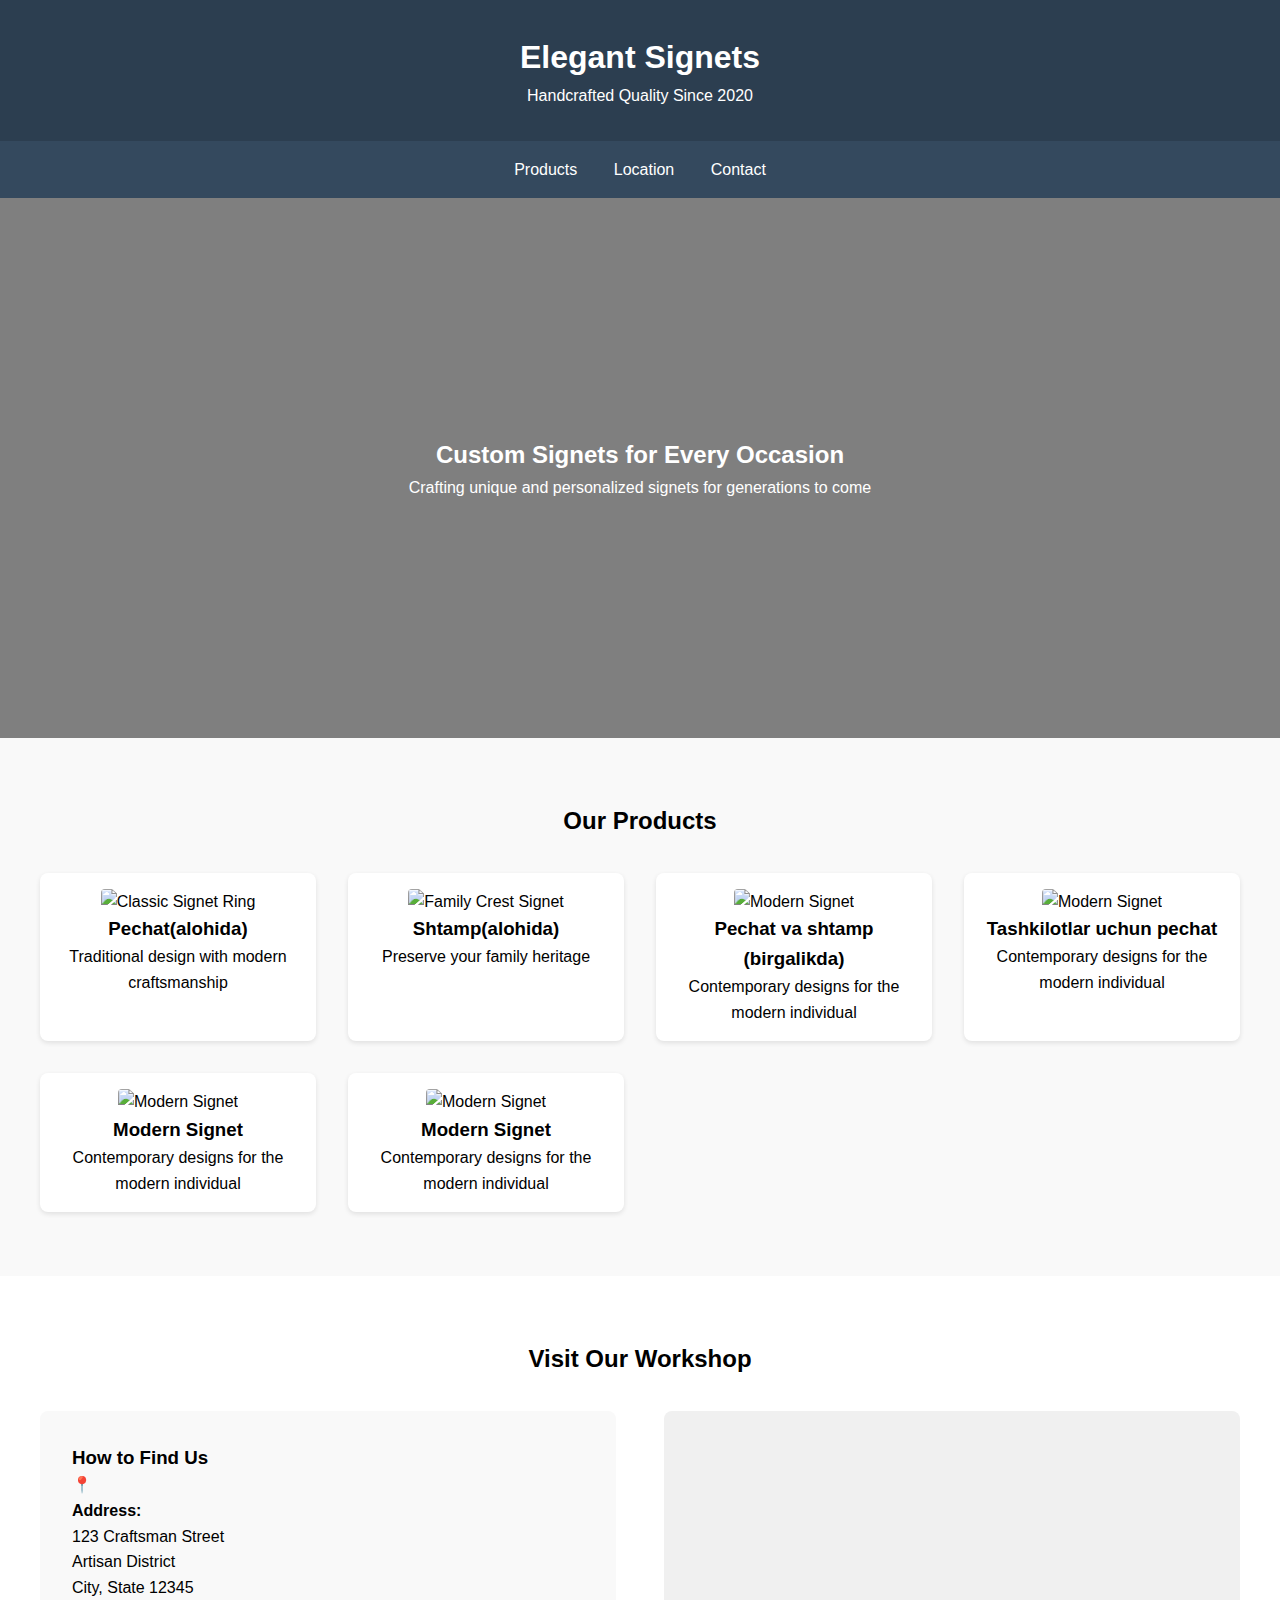
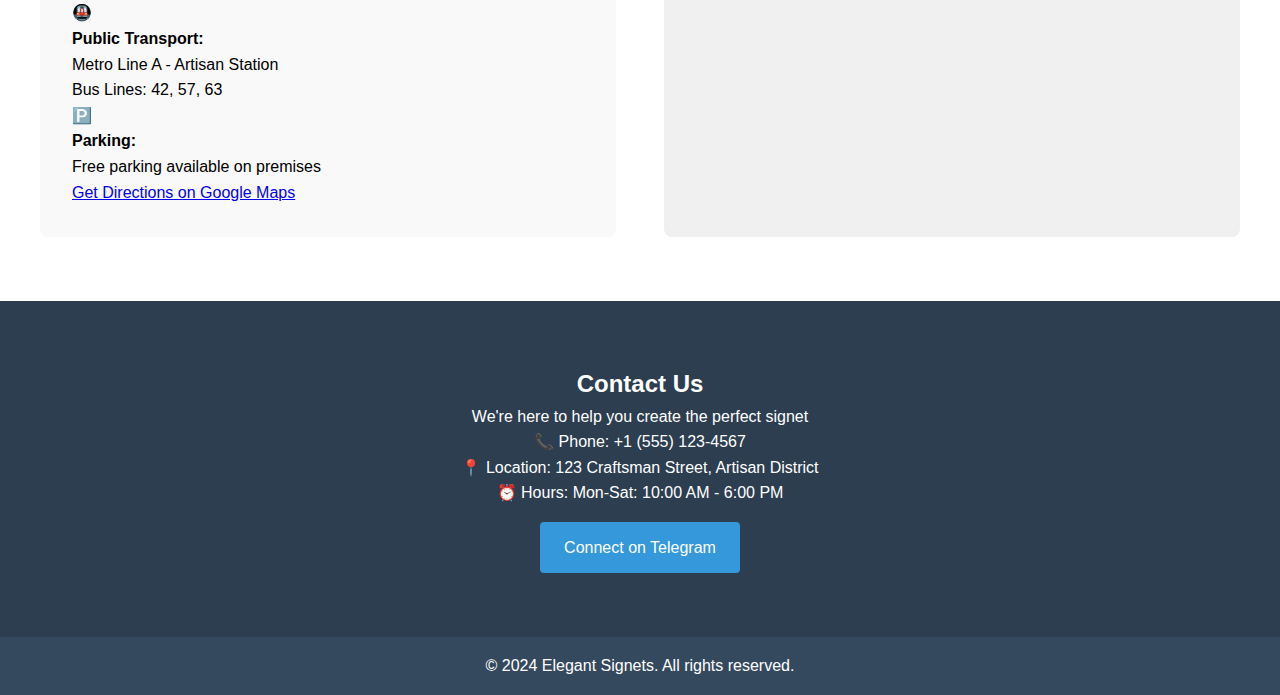
==== index.html @ d2b75d41 "second commit" ====
<!DOCTYPE html>
<html lang="en">
<head>
    <meta charset="UTF-8">
    <meta name="viewport" content="width=device-width, initial-scale=1.0">
    <title>Elegant Signets - Handcrafted Quality</title>
    <!-- <style>
        * {
            margin: 0;
            padding: 0;
            box-sizing: border-box;
            font-family: 'Arial', sans-serif;
        }

        body {
            line-height: 1.6;
        }

        .header {
            background: #2c3e50;
            color: white;
            text-align: center;
            padding: 2rem;
        }

        .nav {
            background: #34495e;
            padding: 1rem;
            text-align: center;
        }

        .nav a {
            color: white;
            text-decoration: none;
            margin: 0 1rem;
        }

        .hero {
            background: linear-gradient(rgba(0,0,0,0.5), rgba(0,0,0,0.5)),
                        url('https://media.istockphoto.com/id/1172236370/ru/%D0%B2%D0%B5%D0%BA%D1%82%D0%BE%D1%80%D0%BD%D0%B0%D1%8F/%D1%80%D0%B5%D1%82%D1%80%D0%BE-%D1%81%D1%82%D0%B0%D1%80%D0%B8%D0%BD%D0%BD%D1%8B%D0%B5-%D0%B7%D0%BD%D0%B0%D1%87%D0%BA%D0%B8-%D0%BA%D0%BE%D0%BB%D0%BB%D0%B5%D0%BA%D1%86%D0%B8%D0%B8-%D1%84%D0%BE%D0%BD%D0%B4%D0%BE%D0%B2%D0%BE%D0%B9-%D0%B8%D0%BB%D0%BB%D1%8E%D1%81%D1%82%D1%80%D0%B0%D1%86%D0%B8%D0%B8.jpg?s=612x612&w=0&k=20&c=iV0m5ElYyTymSxwJsfalv9GR1eEyw2avy7tasMddkYk=');
            height: 60vh;
            background-size: cover;
            background-position: center;
            display: flex;
            align-items: center;
            justify-content: center;
            color: white;
            text-align: center;
        }

        .products {
            padding: 4rem 2rem;
            background: #f9f9f9;
        }

        .product-grid {
            display: grid;
            grid-template-columns: repeat(auto-fit, minmax(250px, 1fr));
            gap: 2rem;
            max-width: 1200px;
            margin: 0 auto;
        }

        .product-card {
            background: white;
            padding: 1rem;
            border-radius: 8px;
            box-shadow: 0 2px 5px rgba(0,0,0,0.1);
            text-align: center;
        }

        .product-card img {
            width: 100%;
            height: 200px;
            object-fit: cover;
            border-radius: 4px;
        }

        .contact {
            padding: 4rem 2rem;
            background: #2c3e50;
            color: white;
            text-align: center;
        }

        .contact-info {
            max-width: 600px;
            margin: 0 auto;
        }

        .social-button {
            display: inline-block;
            padding: 0.8rem 1.5rem;
            background: #3498db;
            color: white;
            text-decoration: none;
            border-radius: 4px;
            margin-top: 1rem;
        }

        .footer {
            background: #34495e;
            color: white;
            text-align: center;
            padding: 1rem;
        }

        @media (max-width: 768px) {
            .nav {
                display: flex;
                flex-direction: column;
                gap: 0.5rem;
            }
        }
    </style> -->

    <link rel="stylesheet" href="style.css">
</head>
<body>
    <header class="header">
        <h1>Elegant Signets</h1>
        <p>Handcrafted Quality Since 2020</p>
    </header>

    <nav class="nav">
        <a href="#products">Products</a>
        <a href="#location">Location</a>
        <a href="#contact">Contact</a>
    </nav>

    <section class="hero">
        <div>
            <h2>Custom Signets for Every Occasion</h2>
            <p>Crafting unique and personalized signets for generations to come</p>
        </div>
    </section>

    <section id="products" class="products">
        <h2 style="text-align: center; margin-bottom: 2rem;">Our Products</h2>
        <div class="product-grid">
            <div class="product-card">
                <img src="https://encrypted-tbn0.gstatic.com/images?q=tbn:ANd9GcT1MTif6QNAsUww69uFdj2P_H-wwTO29YsgQA&s" alt="Classic Signet Ring">
                <h3>Pechat(alohida)</h3>
                <p>Traditional design with modern craftsmanship</p>
            </div>
            <div class="product-card">
                <img src="/api/placeholder/300/200" alt="Family Crest Signet">
                <h3>Shtamp(alohida)</h3>
                <p>Preserve your family heritage</p>
            </div>
            <div class="product-card">
                <img src="" alt="Modern Signet">
                <h3>Pechat va shtamp (birgalikda)</h3>
                <p>Contemporary designs for the modern individual</p>
            </div>
            <div class="product-card">
                <img src="https://encrypted-tbn0.gstatic.com/images?q=tbn:ANd9GcTCN8ByLbtpDI0S7mQslzGSVSff_08ZxYIOGQ&s" alt="Modern Signet">
                <h3>Tashkilotlar uchun pechat</h3>
                <p>Contemporary designs for the modern individual</p>
            </div>
            <div class="product-card">
                <img src="/api/placeholder/300/200" alt="Modern Signet">
                <h3>Modern Signet</h3>
                <p>Contemporary designs for the modern individual</p>
            </div>
            <div class="product-card">
                <img src="/api/placeholder/300/200" alt="Modern Signet">
                <h3>Modern Signet</h3>
                <p>Contemporary designs for the modern individual</p>
            </div>
        </div>


    </section>

    <section id="location" class="location">
        <h2 style="text-align: center; margin-bottom: 2rem;">Visit Our Workshop</h2>
        <div class="location-container">
            <div class="location-info">
                <h3>How to Find Us</h3>
                <div class="location-detail">
                    <span class="location-icon">📍</span>
                    <div>
                        <strong>Address:</strong><br>
                        123 Craftsman Street<br>
                        Artisan District<br>
                        City, State 12345
                    </div>
                </div>
                <div class="location-detail">
                    <span class="location-icon">🚇</span>
                    <div>
                        <strong>Public Transport:</strong><br>
                        Metro Line A - Artisan Station<br>
                        Bus Lines: 42, 57, 63
                    </div>
                </div>
                <div class="location-detail">
                    <span class="location-icon">🅿️</span>
                    <div>
                        <strong>Parking:</strong><br>
                        Free parking available on premises
                    </div>
                </div>
                <!-- Updated direction button with Google Maps link -->
                <a href="https://www.google.com/maps/search/?api=1&query=YOUR+LATITUDE,YOUR+LONGITUDE" 
                   class="direction-button" 
                   target="_blank" 
                   rel="noopener noreferrer">
                    Get Directions on Google Maps
                </a>
            </div>
            <div class="map-container">
                <!-- Replace YOUR_GOOGLE_MAPS_EMBED_URL with your actual Google Maps embed URL -->
                <iframe
                    src="https://www.google.com/maps/embed?pb=YOUR_GOOGLE_MAPS_EMBED_URL"
                    allowfullscreen=""
                    loading="lazy"
                    referrerpolicy="no-referrer-when-downgrade">
                </iframe>
            </div>
        </div>
    </section>

    <section id="contact" class="contact">
        <div class="contact-info">
            <h2>Contact Us</h2>
            <p>We're here to help you create the perfect signet</p>
            <p>📞 Phone: +1 (555) 123-4567</p>
            <p>📍 Location: 123 Craftsman Street, Artisan District</p>
            <p>⏰ Hours: Mon-Sat: 10:00 AM - 6:00 PM</p>
            <a href="https://t.me/Str4ngeR_One" class="social-button">
                Connect on Telegram
            </a>
        </div>
    </section>

    <footer class="footer">
        <p>&copy; 2024 Elegant Signets. All rights reserved.</p>
    </footer>
</body>
</html>
---- style.css ----
* {
    margin: 0;
    padding: 0;
    box-sizing: border-box;
    font-family: 'Arial', sans-serif;
}

body {
    line-height: 1.6;
}

.header {
    background: #2c3e50;
    color: white;
    text-align: center;
    padding: 2rem;
}

.nav {
    background: #34495e;
    padding: 1rem;
    text-align: center;
}

.nav a {
    color: white;
    text-decoration: none;
    margin: 0 1rem;
}

.hero {
    background: linear-gradient(rgba(0,0,0,0.5), rgba(0,0,0,0.5)),
                url('https://media.istockphoto.com/id/1172236370/ru/%D0%B2%D0%B5%D0%BA%D1%82%D0%BE%D1%80%D0%BD%D0%B0%D1%8F/%D1%80%D0%B5%D1%82%D1%80%D0%BE-%D1%81%D1%82%D0%B0%D1%80%D0%B8%D0%BD%D0%BD%D1%8B%D0%B5-%D0%B7%D0%BD%D0%B0%D1%87%D0%BA%D0%B8-%D0%BA%D0%BE%D0%BB%D0%BB%D0%B5%D0%BA%D1%86%D0%B8%D0%B8-%D1%84%D0%BE%D0%BD%D0%B4%D0%BE%D0%B2%D0%BE%D0%B9-%D0%B8%D0%BB%D0%BB%D1%8E%D1%81%D1%82%D1%80%D0%B0%D1%86%D0%B8%D0%B8.jpg?s=612x612&w=0&k=20&c=iV0m5ElYyTymSxwJsfalv9GR1eEyw2avy7tasMddkYk=');
    height: 60vh;
    background-size: cover;
    background-position: center;
    display: flex;
    align-items: center;
    justify-content: center;
    color: white;
    text-align: center;
}

.products {
    padding: 4rem 2rem;
    background: #f9f9f9;
}

.product-grid {
    display: grid;
    grid-template-columns: repeat(auto-fit, minmax(250px, 1fr));
    gap: 2rem;
    max-width: 1200px;
    margin: 0 auto;
}

.product-card {
    background: white;
    padding: 1rem;
    border-radius: 8px;
    box-shadow: 0 2px 5px rgba(0,0,0,0.1);
    text-align: center;
}

.product-card img {
    width: 100%;
    height: 200px;
    object-fit: cover;
    border-radius: 4px;
}

.contact {
    padding: 4rem 2rem;
    background: #2c3e50;
    color: white;
    text-align: center;
}

.contact-info {
    max-width: 600px;
    margin: 0 auto;
}

.social-button {
    display: inline-block;
    padding: 0.8rem 1.5rem;
    background: #3498db;
    color: white;
    text-decoration: none;
    border-radius: 4px;
    margin-top: 1rem;
}

.footer {
    background: #34495e;
    color: white;
    text-align: center;
    padding: 1rem;
}

@media (max-width: 768px) {
    .nav {
        display: flex;
        flex-direction: column;
        gap: 0.5rem;
    }
}


.location {
    padding: 4rem 2rem;
    background: white;
}

.location-container {
    max-width: 1200px;
    margin: 0 auto;
    display: grid;
    grid-template-columns: 1fr 1fr;
    gap: 3rem;
    align-items: start;
}

.location-info {
    padding: 2rem;
    background: #f9f9f9;
    border-radius: 8px;
    height: 100%;
    display: flex;
    flex-direction: column;
    justify-content: center;
}

.map-container {
    background: #f0f0f0;
    border-radius: 8px;
    height: 100%;
    min-height: 400px;
    overflow: hidden;
}

.map-container iframe {
    width: 100%;
    height: 400px;
    border: none;
    border-radius: 8px;
}

.section-heading {
    text-align: center;
    margin-bottom: 3rem;
    color: #2c3e50;
}

.section-container {
    max-width: 1200px;
    margin: 0 auto;
}

@media (max-width: 768px) {
    .location-container {
        grid-template-columns: 1fr;
        gap: 2rem;
    }
    
    .map-container {
        min-height: 300px;
    }

    .map-container iframe {
        height: 300px;
    }
}
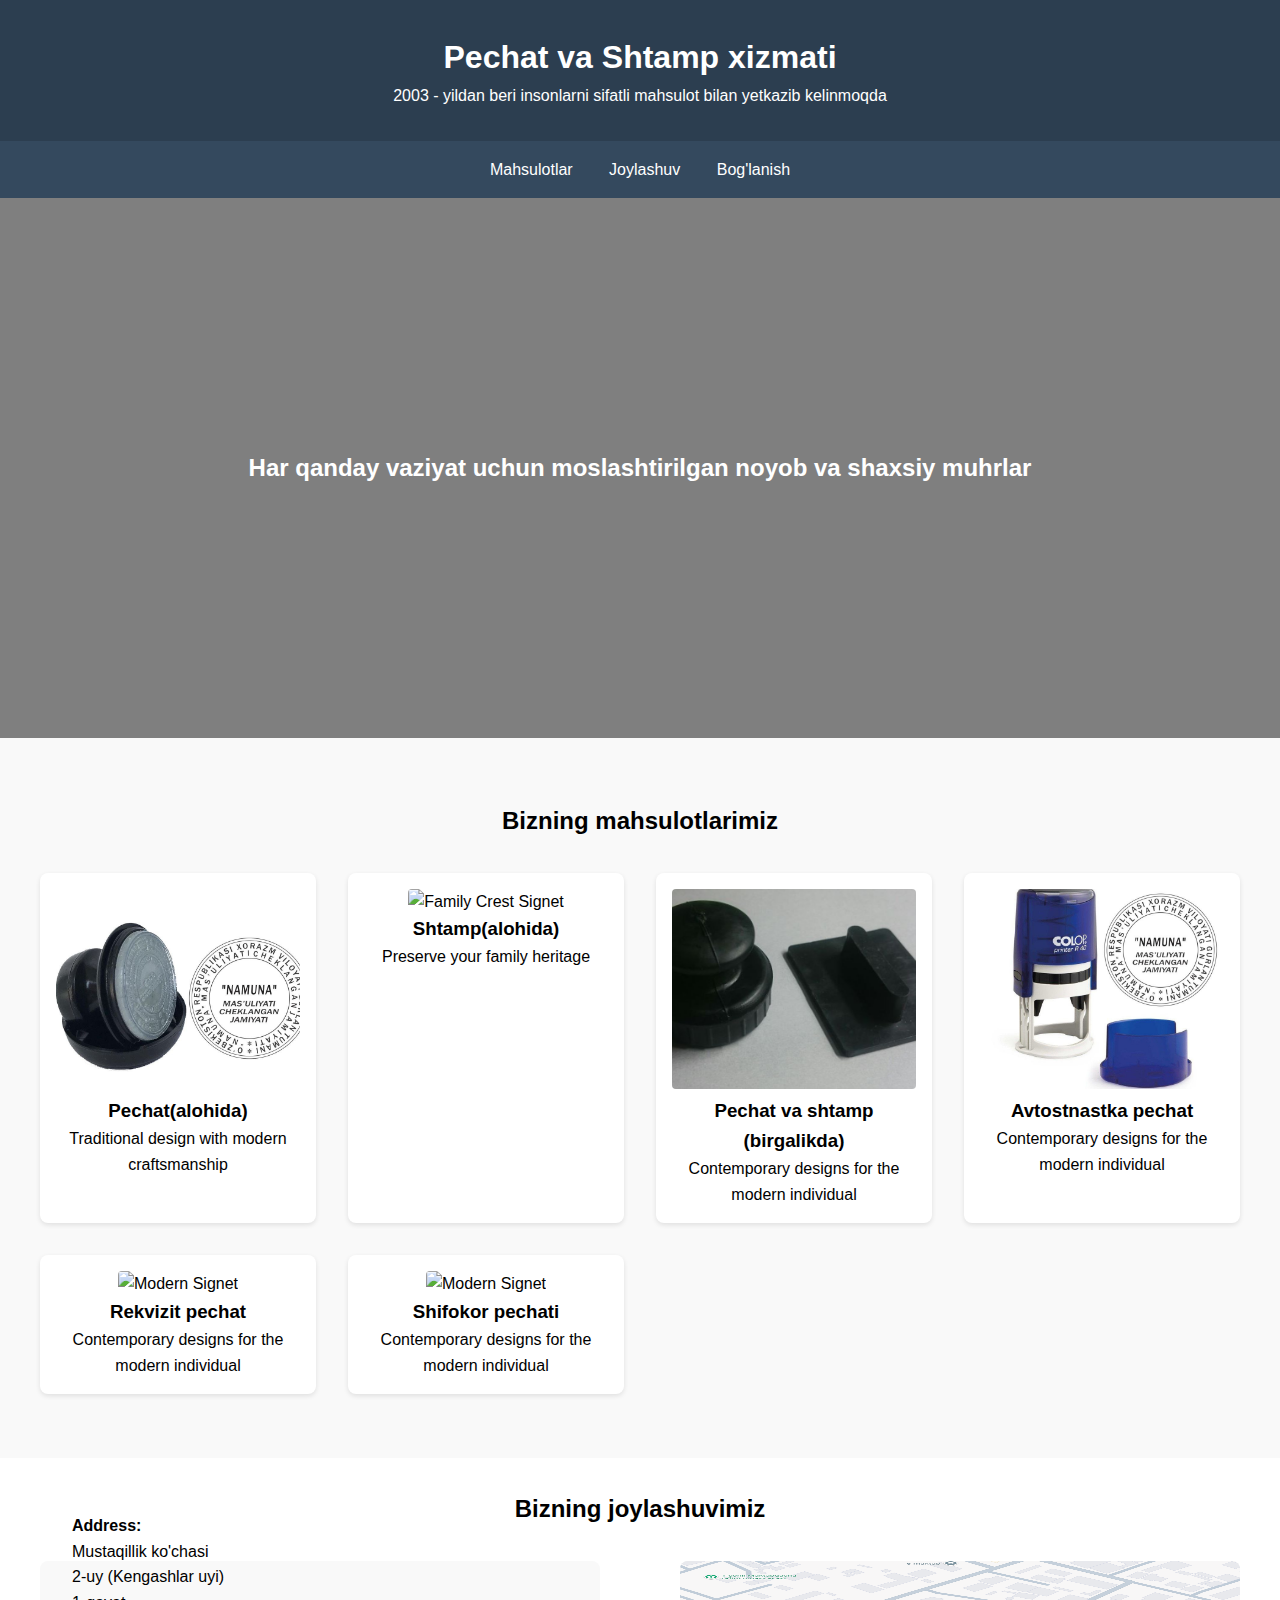
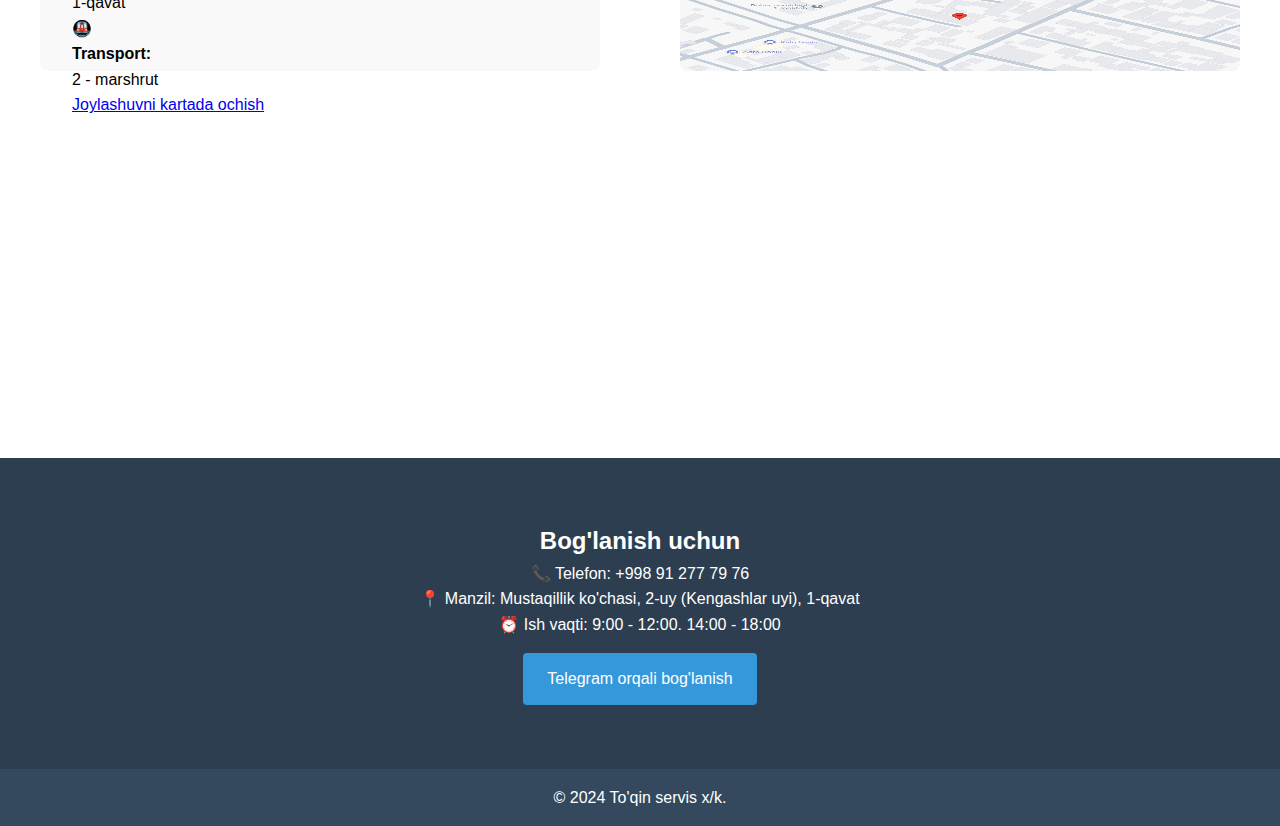
==== commit 47f1312b: "second commit" ====
--- a/index.html
+++ b/index.html
@@ -4,168 +4,57 @@
     <meta charset="UTF-8">
     <meta name="viewport" content="width=device-width, initial-scale=1.0">
     <title>Elegant Signets - Handcrafted Quality</title>
-    <!-- <style>
-        * {
-            margin: 0;
-            padding: 0;
-            box-sizing: border-box;
-            font-family: 'Arial', sans-serif;
-        }
-
-        body {
-            line-height: 1.6;
-        }
-
-        .header {
-            background: #2c3e50;
-            color: white;
-            text-align: center;
-            padding: 2rem;
-        }
-
-        .nav {
-            background: #34495e;
-            padding: 1rem;
-            text-align: center;
-        }
-
-        .nav a {
-            color: white;
-            text-decoration: none;
-            margin: 0 1rem;
-        }
-
-        .hero {
-            background: linear-gradient(rgba(0,0,0,0.5), rgba(0,0,0,0.5)),
-                        url('https://media.istockphoto.com/id/1172236370/ru/%D0%B2%D0%B5%D0%BA%D1%82%D0%BE%D1%80%D0%BD%D0%B0%D1%8F/%D1%80%D0%B5%D1%82%D1%80%D0%BE-%D1%81%D1%82%D0%B0%D1%80%D0%B8%D0%BD%D0%BD%D1%8B%D0%B5-%D0%B7%D0%BD%D0%B0%D1%87%D0%BA%D0%B8-%D0%BA%D0%BE%D0%BB%D0%BB%D0%B5%D0%BA%D1%86%D0%B8%D0%B8-%D1%84%D0%BE%D0%BD%D0%B4%D0%BE%D0%B2%D0%BE%D0%B9-%D0%B8%D0%BB%D0%BB%D1%8E%D1%81%D1%82%D1%80%D0%B0%D1%86%D0%B8%D0%B8.jpg?s=612x612&w=0&k=20&c=iV0m5ElYyTymSxwJsfalv9GR1eEyw2avy7tasMddkYk=');
-            height: 60vh;
-            background-size: cover;
-            background-position: center;
-            display: flex;
-            align-items: center;
-            justify-content: center;
-            color: white;
-            text-align: center;
-        }
-
-        .products {
-            padding: 4rem 2rem;
-            background: #f9f9f9;
-        }
-
-        .product-grid {
-            display: grid;
-            grid-template-columns: repeat(auto-fit, minmax(250px, 1fr));
-            gap: 2rem;
-            max-width: 1200px;
-            margin: 0 auto;
-        }
-
-        .product-card {
-            background: white;
-            padding: 1rem;
-            border-radius: 8px;
-            box-shadow: 0 2px 5px rgba(0,0,0,0.1);
-            text-align: center;
-        }
-
-        .product-card img {
-            width: 100%;
-            height: 200px;
-            object-fit: cover;
-            border-radius: 4px;
-        }
-
-        .contact {
-            padding: 4rem 2rem;
-            background: #2c3e50;
-            color: white;
-            text-align: center;
-        }
-
-        .contact-info {
-            max-width: 600px;
-            margin: 0 auto;
-        }
-
-        .social-button {
-            display: inline-block;
-            padding: 0.8rem 1.5rem;
-            background: #3498db;
-            color: white;
-            text-decoration: none;
-            border-radius: 4px;
-            margin-top: 1rem;
-        }
-
-        .footer {
-            background: #34495e;
-            color: white;
-            text-align: center;
-            padding: 1rem;
-        }
-
-        @media (max-width: 768px) {
-            .nav {
-                display: flex;
-                flex-direction: column;
-                gap: 0.5rem;
-            }
-        }
-    </style> -->
-
     <link rel="stylesheet" href="style.css">
 </head>
 <body>
     <header class="header">
-        <h1>Elegant Signets</h1>
-        <p>Handcrafted Quality Since 2020</p>
+        <h1>Pechat va Shtamp xizmati</h1>
+        <p>2003 - yildan beri insonlarni sifatli mahsulot bilan yetkazib kelinmoqda</p>
     </header>
 
     <nav class="nav">
-        <a href="#products">Products</a>
-        <a href="#location">Location</a>
-        <a href="#contact">Contact</a>
+        <a href="#products">Mahsulotlar</a>
+        <a href="#location">Joylashuv</a>
+        <a href="#contact">Bog'lanish</a>
     </nav>
 
     <section class="hero">
         <div>
-            <h2>Custom Signets for Every Occasion</h2>
-            <p>Crafting unique and personalized signets for generations to come</p>
+            <h2>Har qanday vaziyat uchun moslashtirilgan noyob va shaxsiy muhrlar</h2>
         </div>
     </section>
 
     <section id="products" class="products">
-        <h2 style="text-align: center; margin-bottom: 2rem;">Our Products</h2>
+        <h2 style="text-align: center; margin-bottom: 2rem;">Bizning mahsulotlarimiz</h2>
         <div class="product-grid">
             <div class="product-card">
-                <img src="https://encrypted-tbn0.gstatic.com/images?q=tbn:ANd9GcT1MTif6QNAsUww69uFdj2P_H-wwTO29YsgQA&s" alt="Classic Signet Ring">
+                <img src="./images/pechat.jpg" alt="Classic Signet Ring">
                 <h3>Pechat(alohida)</h3>
                 <p>Traditional design with modern craftsmanship</p>
             </div>
             <div class="product-card">
-                <img src="/api/placeholder/300/200" alt="Family Crest Signet">
+                <img src="https://encrypted-tbn0.gstatic.com/images?q=tbn:ANd9GcT1MTif6QNAsUww69uFdj2P_H-wwTO29YsgQA&s" alt="Family Crest Signet">
                 <h3>Shtamp(alohida)</h3>
                 <p>Preserve your family heritage</p>
             </div>
             <div class="product-card">
-                <img src="" alt="Modern Signet">
+                <img src="./images/pechat&shtamp.jpg" alt="Modern Signet">
                 <h3>Pechat va shtamp (birgalikda)</h3>
                 <p>Contemporary designs for the modern individual</p>
             </div>
             <div class="product-card">
-                <img src="https://encrypted-tbn0.gstatic.com/images?q=tbn:ANd9GcTCN8ByLbtpDI0S7mQslzGSVSff_08ZxYIOGQ&s" alt="Modern Signet">
-                <h3>Tashkilotlar uchun pechat</h3>
+                <img src="./images/photo1.jpg" alt="Modern Signet">
+                <h3>Avtostnastka pechat</h3>
                 <p>Contemporary designs for the modern individual</p>
             </div>
             <div class="product-card">
                 <img src="/api/placeholder/300/200" alt="Modern Signet">
-                <h3>Modern Signet</h3>
+                <h3>Rekvizit pechat</h3>
                 <p>Contemporary designs for the modern individual</p>
             </div>
             <div class="product-card">
                 <img src="/api/placeholder/300/200" alt="Modern Signet">
-                <h3>Modern Signet</h3>
+                <h3>Shifokor pechati</h3>
                 <p>Contemporary designs for the modern individual</p>
             </div>
         </div>
@@ -174,69 +63,59 @@
     </section>
 
     <section id="location" class="location">
-        <h2 style="text-align: center; margin-bottom: 2rem;">Visit Our Workshop</h2>
+        <h2 style="text-align: center; margin-bottom: 2rem;">Bizning joylashuvimiz</h2>
         <div class="location-container">
             <div class="location-info">
-                <h3>How to Find Us</h3>
+                <!-- <h3>How to Find Us</h3> -->
                 <div class="location-detail">
-                    <span class="location-icon">📍</span>
+                    <!-- <span class="location-icon">📍</span> -->
                     <div>
                         <strong>Address:</strong><br>
-                        123 Craftsman Street<br>
-                        Artisan District<br>
-                        City, State 12345
+                        Mustaqillik ko'chasi<br>
+                        2-uy (Kengashlar uyi)<br>
+                        1-qavat
                     </div>
                 </div>
                 <div class="location-detail">
                     <span class="location-icon">🚇</span>
                     <div>
-                        <strong>Public Transport:</strong><br>
-                        Metro Line A - Artisan Station<br>
-                        Bus Lines: 42, 57, 63
-                    </div>
-                </div>
-                <div class="location-detail">
-                    <span class="location-icon">🅿️</span>
-                    <div>
-                        <strong>Parking:</strong><br>
-                        Free parking available on premises
+                        <strong>Transport:</strong><br>
+                        2 - marshrut<br>
                     </div>
                 </div>
                 <!-- Updated direction button with Google Maps link -->
-                <a href="https://www.google.com/maps/search/?api=1&query=YOUR+LATITUDE,YOUR+LONGITUDE" 
+                <a href="https://maps.app.goo.gl/5deoUGEdBEdEvRtF8" 
                    class="direction-button" 
                    target="_blank" 
                    rel="noopener noreferrer">
-                    Get Directions on Google Maps
+                    Joylashuvni kartada ochish
                 </a>
             </div>
-            <div class="map-container">
+            <div class="img-container">
                 <!-- Replace YOUR_GOOGLE_MAPS_EMBED_URL with your actual Google Maps embed URL -->
-                <iframe
-                    src="https://www.google.com/maps/embed?pb=YOUR_GOOGLE_MAPS_EMBED_URL"
-                    allowfullscreen=""
-                    loading="lazy"
-                    referrerpolicy="no-referrer-when-downgrade">
-                </iframe>
+                 <a href="https://maps.app.goo.gl/5deoUGEdBEdEvRtF8">
+                     <img style="height: 100%;" src="./images/location1.png" alt="https://maps.app.goo.gl/5deoUGEdBEdEvRtF8">
+
+                 </a>
             </div>
         </div>
     </section>
 
     <section id="contact" class="contact">
         <div class="contact-info">
-            <h2>Contact Us</h2>
-            <p>We're here to help you create the perfect signet</p>
-            <p>📞 Phone: +1 (555) 123-4567</p>
-            <p>📍 Location: 123 Craftsman Street, Artisan District</p>
-            <p>⏰ Hours: Mon-Sat: 10:00 AM - 6:00 PM</p>
-            <a href="https://t.me/Str4ngeR_One" class="social-button">
-                Connect on Telegram
+            <h2>Bog'lanish uchun</h2>
+            <!-- <p>We're here to help you create the perfect signet</p> -->
+            <p>📞 Telefon: +998 91 277 79 76</p>
+            <p>📍 Manzil: Mustaqillik ko'chasi, 2-uy (Kengashlar uyi), 1-qavat</p>
+            <p>⏰ Ish vaqti: 9:00 - 12:00. 14:00 - 18:00</p>
+            <a href="https://t.me/tulkinservis" class="social-button">
+                Telegram orqali bog'lanish
             </a>
         </div>
     </section>
 
     <footer class="footer">
-        <p>&copy; 2024 Elegant Signets. All rights reserved.</p>
+        <p>&copy; 2024 To'qin servis x/k.</p>
     </footer>
 </body>
 </html>--- a/style.css
+++ b/style.css
@@ -109,16 +109,18 @@
 
 
 .location {
-    padding: 4rem 2rem;
+    padding: 2rem 2rem;
     background: white;
+    height: 600px;
 }
 
 .location-container {
     max-width: 1200px;
+    /* height: 10%; */
     margin: 0 auto;
     display: grid;
-    grid-template-columns: 1fr 1fr;
-    gap: 3rem;
+    grid-template-columns: 3fr 3fr;
+    gap: 5rem;
     align-items: start;
 }
 
@@ -126,7 +128,7 @@
     padding: 2rem;
     background: #f9f9f9;
     border-radius: 8px;
-    height: 100%;
+    height: 30%;
     display: flex;
     flex-direction: column;
     justify-content: center;
@@ -138,6 +140,18 @@
     height: 100%;
     min-height: 400px;
     overflow: hidden;
+}
+
+.img-container {
+    background: #f0f0f0;
+    border-radius: 8px;
+    height: 30%;
+    /* min-height: 400px; */
+    overflow: hidden;
+}
+.img-container img {
+    width: 100%;
+    height: 100%;
 }
 
 .map-container iframe {
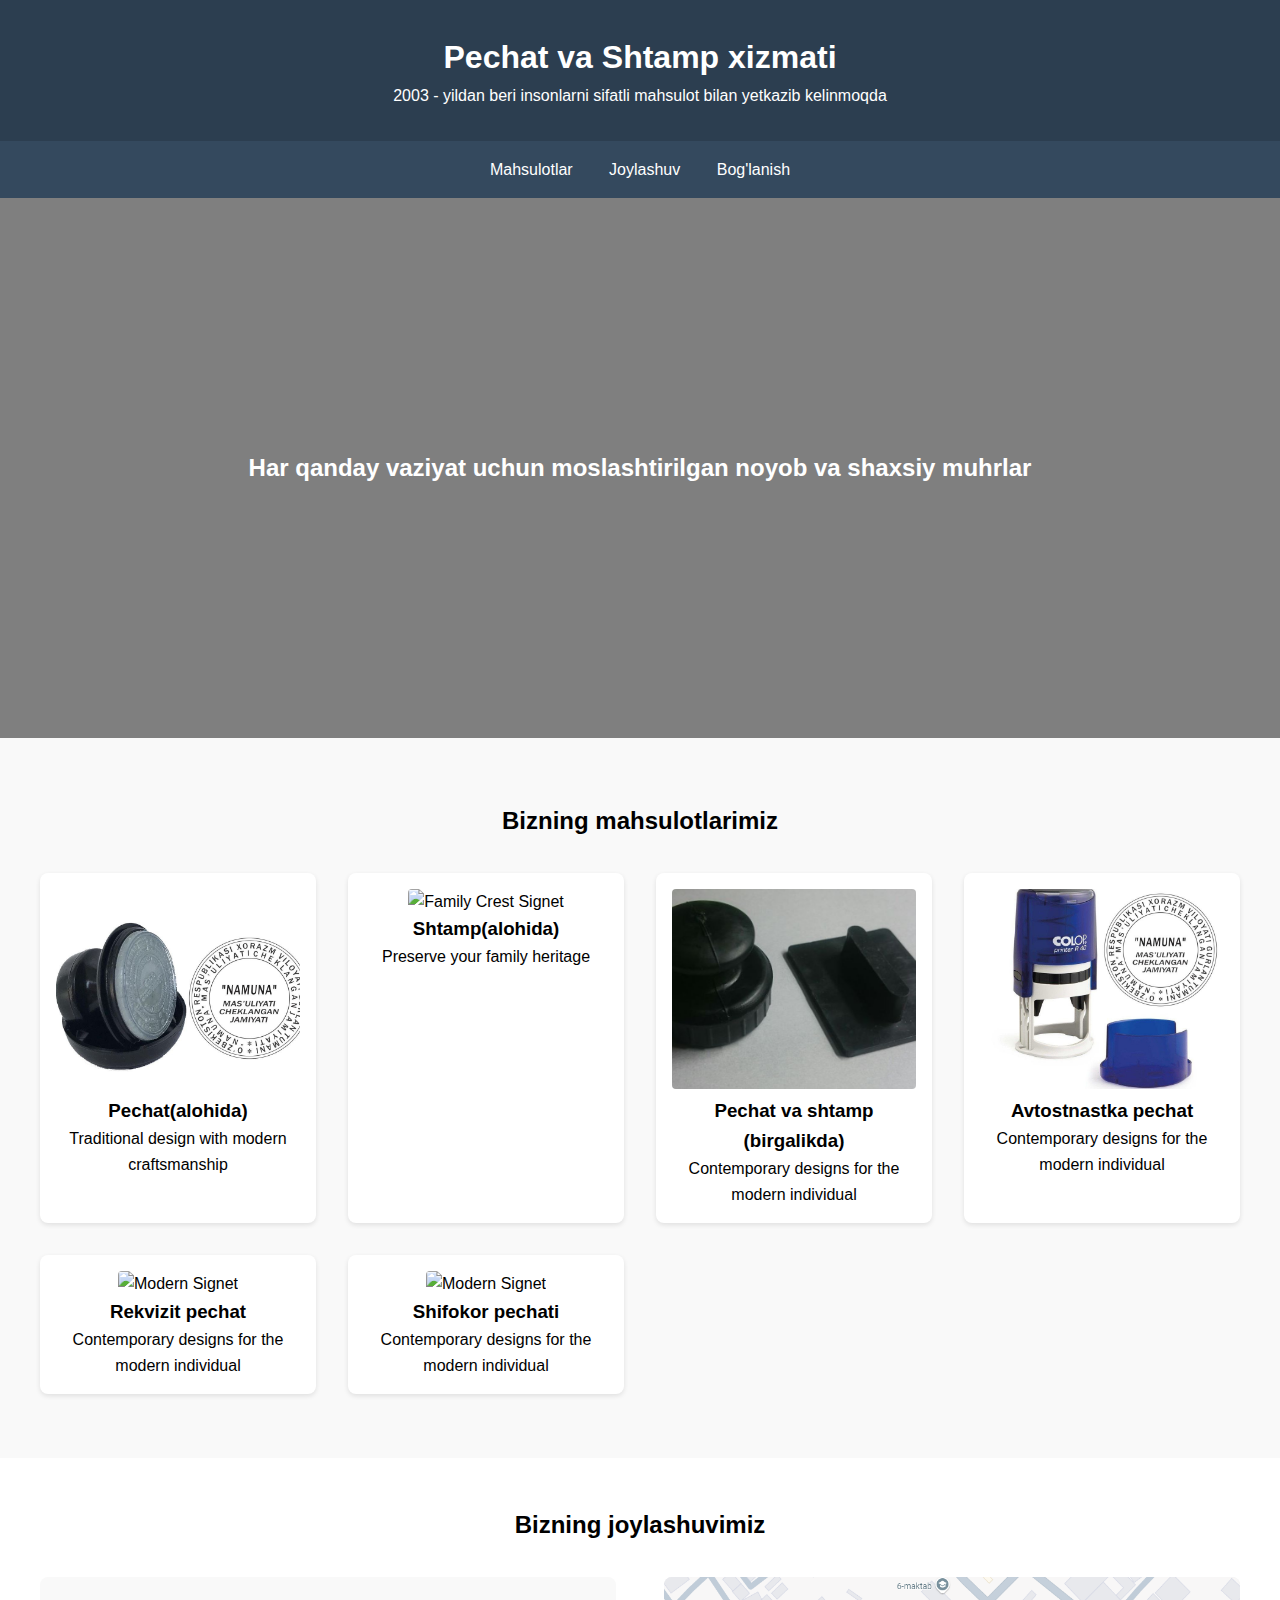
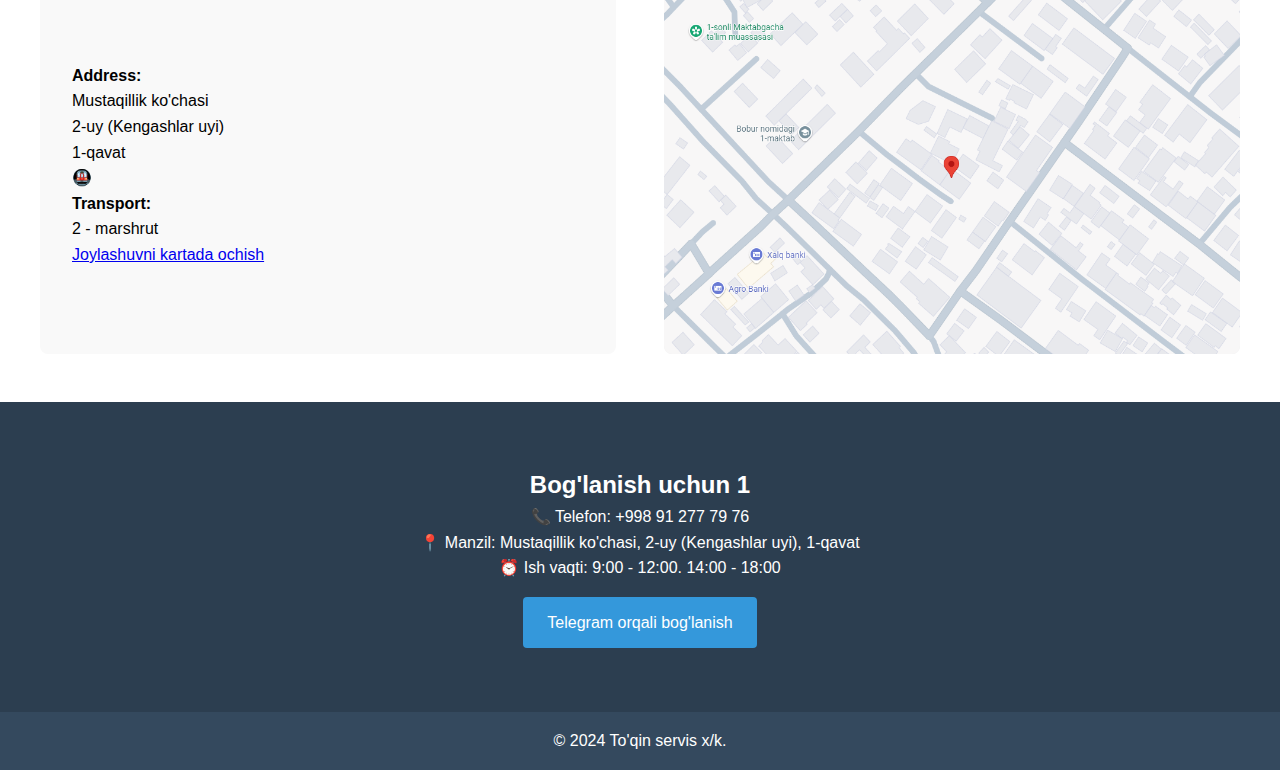
==== commit 31774920: "third commit" ====
--- a/index.html
+++ b/index.html
@@ -103,7 +103,7 @@
 
     <section id="contact" class="contact">
         <div class="contact-info">
-            <h2>Bog'lanish uchun</h2>
+            <h2>Bog'lanish uchun 1</h2>
             <!-- <p>We're here to help you create the perfect signet</p> -->
             <p>📞 Telefon: +998 91 277 79 76</p>
             <p>📍 Manzil: Mustaqillik ko'chasi, 2-uy (Kengashlar uyi), 1-qavat</p>
--- a/style.css
+++ b/style.css
@@ -99,90 +99,197 @@
     padding: 1rem;
 }
 
+
+
+.location {
+    padding: 2rem 2rem;
+    background: white;
+    height: 600px;
+}
+
+.location-container {
+    max-width: 1200px;
+    /* height: 10%; */
+    margin: 0 auto;
+    display: grid;
+    grid-template-columns: 3fr 3fr;
+    gap: 5rem;
+    align-items: start;
+}
+
+.location-info {
+    padding: 2rem;
+    background: #f9f9f9;
+    border-radius: 8px;
+    height: 100%;
+    display: flex;
+    flex-direction: column;
+    justify-content: center;
+}
+
+.map-container {
+    background: #f0f0f0;
+    border-radius: 8px;
+    height: 100%;
+    min-height: 400px;
+    overflow: hidden;
+}
+
+.img-container {
+    background: #f0f0f0;
+    border-radius: 8px;
+    overflow: hidden;
+}
+.img-container img {
+    width: 100%;
+    height: 100%;
+}
+
+.map-container iframe {
+    width: 100%;
+    height: 400px;
+    border: none;
+    border-radius: 8px;
+}
+
+.section-heading {
+    text-align: center;
+    margin-bottom: 3rem;
+    color: #2c3e50;
+}
+
+.section-container {
+    max-width: 1200px;
+    margin: 0 auto;
+}
+
+
+/* @media (max-width: 768px) {
+    .location {
+        padding: 2rem 1rem;
+        height: auto;
+    }
+    
+    .location-container {
+        grid-template-columns: 1fr;
+        gap: 1.5rem;
+    }
+    
+    .location-info {
+        padding: 1.5rem;
+        height: auto;
+    }
+
+    .map-container {
+        min-height: 250px;
+    }
+
+    .map-container iframe {
+        height: 250px;
+    }
+    
+    .img-container {
+        height: auto;
+    }
+    
+    .img-container img {
+        height: auto;
+    }
+}
+
+
 @media (max-width: 768px) {
     .nav {
         display: flex;
         flex-direction: column;
         gap: 0.5rem;
     }
-}
-
-
-.location {
-    padding: 2rem 2rem;
-    background: white;
-    height: 600px;
-}
-
-.location-container {
-    max-width: 1200px;
-    /* height: 10%; */
-    margin: 0 auto;
-    display: grid;
-    grid-template-columns: 3fr 3fr;
-    gap: 5rem;
-    align-items: start;
-}
-
-.location-info {
-    padding: 2rem;
-    background: #f9f9f9;
-    border-radius: 8px;
-    height: 30%;
-    display: flex;
-    flex-direction: column;
-    justify-content: center;
-}
-
-.map-container {
-    background: #f0f0f0;
-    border-radius: 8px;
-    height: 100%;
-    min-height: 400px;
-    overflow: hidden;
-}
-
-.img-container {
-    background: #f0f0f0;
-    border-radius: 8px;
-    height: 30%;
-    /* min-height: 400px; */
-    overflow: hidden;
-}
-.img-container img {
-    width: 100%;
-    height: 100%;
-}
-
-.map-container iframe {
-    width: 100%;
-    height: 400px;
-    border: none;
-    border-radius: 8px;
-}
-
-.section-heading {
-    text-align: center;
-    margin-bottom: 3rem;
-    color: #2c3e50;
-}
-
-.section-container {
-    max-width: 1200px;
-    margin: 0 auto;
-}
-
-@media (max-width: 768px) {
+} */
+
+
+/* Laptop screens (1024px - 1440px) */
+@media screen and (min-width: 1024px) and (max-width: 1440px) {
+    .location {
+        padding: 3rem 2rem;
+        height: auto;
+    }
+
+    .location-container {
+        grid-template-columns: 1fr 1fr;
+        gap: 3rem;
+        align-items: stretch;
+    }
+
+    .location-info {
+        height: auto;
+        padding: 2rem;
+        display: flex;
+        flex-direction: column;
+        justify-content: center;
+    }
+
+    .map-container {
+        height: 400px;
+        min-height: 350px;
+    }
+
+    .map-container iframe {
+        height: 100%;
+        width: 100%;
+    }
+}
+
+/* Small laptops and large tablets (768px - 1023px) */
+@media screen and (min-width: 768px) and (max-width: 1023px) {
+    .location {
+        padding: 2rem;
+        height: auto;
+    }
+
+    .location-container {
+        grid-template-columns: 1fr 1fr;
+        gap: 2rem;
+        align-items: stretch;
+    }
+
+    .location-info {
+        height: auto;
+        padding: 1.5rem;
+    }
+
+    .map-container {
+        height: 350px;
+        min-height: 300px;
+    }
+
+    .map-container iframe {
+        height: 100%;
+        width: 100%;
+    }
+}
+
+/* Mobile devices (up to 767px) */
+@media screen and (max-width: 767px) {
+    .location {
+        padding: 2rem 1rem;
+        height: auto;
+    }
+
     .location-container {
         grid-template-columns: 1fr;
-        gap: 2rem;
-    }
-    
-    .map-container {
-        min-height: 300px;
-    }
-
-    .map-container iframe {
-        height: 300px;
+        gap: 1.5rem;
+    }
+
+    .location-info {
+        padding: 1.5rem;
+        height: auto;
+    }
+
+    .map-container {
+        min-height: 250px;
+    }
+
+    .map-container iframe {
+        height: 250px;
     }
 }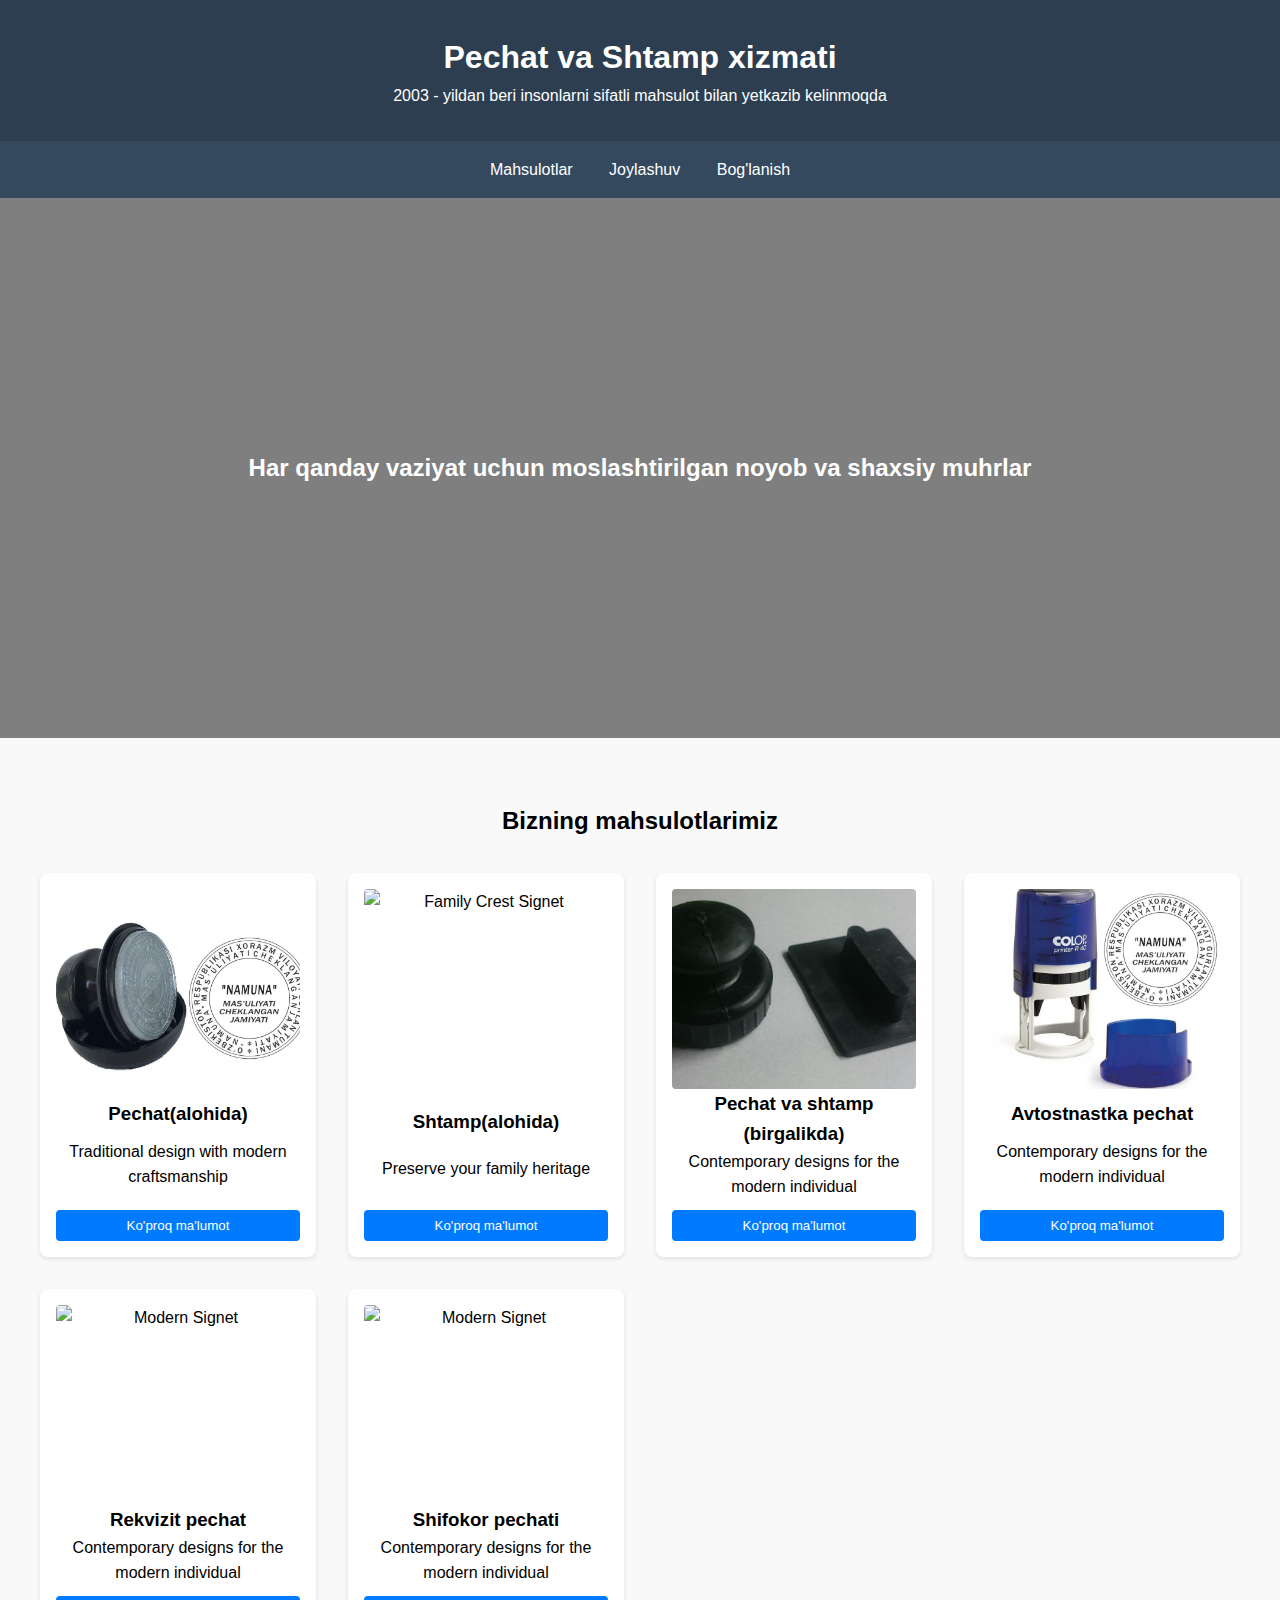
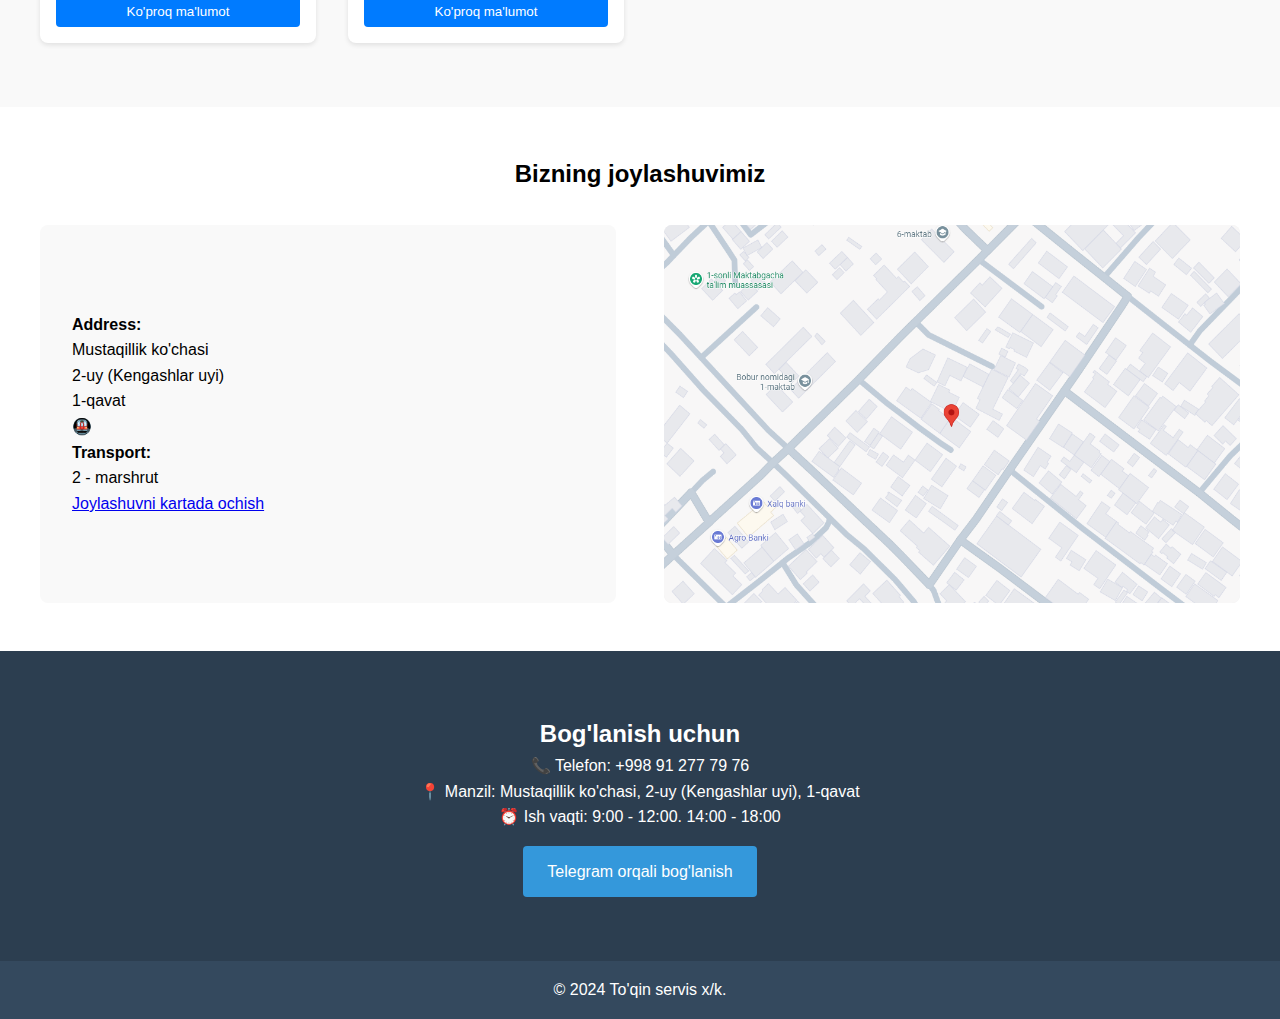
==== commit 4112102b: "third commit" ====
--- a/index.html
+++ b/index.html
@@ -5,6 +5,7 @@
     <meta name="viewport" content="width=device-width, initial-scale=1.0">
     <title>Elegant Signets - Handcrafted Quality</title>
     <link rel="stylesheet" href="style.css">
+    <script src="script.js"></script>
 </head>
 <body>
     <header class="header">
@@ -31,31 +32,37 @@
                 <img src="./images/pechat.jpg" alt="Classic Signet Ring">
                 <h3>Pechat(alohida)</h3>
                 <p>Traditional design with modern craftsmanship</p>
+                <button class="modal-button" onclick="openModal(this)">Ko'proq ma'lumot</button>
             </div>
             <div class="product-card">
                 <img src="https://encrypted-tbn0.gstatic.com/images?q=tbn:ANd9GcT1MTif6QNAsUww69uFdj2P_H-wwTO29YsgQA&s" alt="Family Crest Signet">
                 <h3>Shtamp(alohida)</h3>
                 <p>Preserve your family heritage</p>
+                <button class="modal-button" onclick="openModal(this)">Ko'proq ma'lumot</button>
             </div>
             <div class="product-card">
                 <img src="./images/pechat&shtamp.jpg" alt="Modern Signet">
                 <h3>Pechat va shtamp (birgalikda)</h3>
                 <p>Contemporary designs for the modern individual</p>
+                <button class="modal-button" onclick="openModal(this)">Ko'proq ma'lumot</button>
             </div>
             <div class="product-card">
                 <img src="./images/photo1.jpg" alt="Modern Signet">
                 <h3>Avtostnastka pechat</h3>
                 <p>Contemporary designs for the modern individual</p>
+                <button class="modal-button" onclick="openModal(this)">Ko'proq ma'lumot</button>
             </div>
             <div class="product-card">
                 <img src="/api/placeholder/300/200" alt="Modern Signet">
                 <h3>Rekvizit pechat</h3>
                 <p>Contemporary designs for the modern individual</p>
+                <button class="modal-button" onclick="openModal(this)">Ko'proq ma'lumot</button>
             </div>
             <div class="product-card">
                 <img src="/api/placeholder/300/200" alt="Modern Signet">
                 <h3>Shifokor pechati</h3>
                 <p>Contemporary designs for the modern individual</p>
+                <button class="modal-button" onclick="openModal(this)">Ko'proq ma'lumot</button>
             </div>
         </div>
 
@@ -103,7 +110,7 @@
 
     <section id="contact" class="contact">
         <div class="contact-info">
-            <h2>Bog'lanish uchun 1</h2>
+            <h2>Bog'lanish uchun</h2>
             <!-- <p>We're here to help you create the perfect signet</p> -->
             <p>📞 Telefon: +998 91 277 79 76</p>
             <p>📍 Manzil: Mustaqillik ko'chasi, 2-uy (Kengashlar uyi), 1-qavat</p>
@@ -117,5 +124,13 @@
     <footer class="footer">
         <p>&copy; 2024 To'qin servis x/k.</p>
     </footer>
+    <div id="productModal" class="modal">
+        <div class="modal-content">
+            <span class="close-button" onclick="closeModal()">&times;</span>
+            <img id="modalImage" src="" alt="Product Image">
+            <h3 id="modalTitle"></h3>
+            <p id="modalDescription"></p>
+        </div>
+    </div>
 </body>
 </html>--- a/style.css
+++ b/style.css
@@ -61,6 +61,9 @@
     border-radius: 8px;
     box-shadow: 0 2px 5px rgba(0,0,0,0.1);
     text-align: center;
+    display: flex;
+    flex-direction: column;
+    justify-content: space-between;
 }
 
 .product-card img {
@@ -292,4 +295,56 @@
     .map-container iframe {
         height: 250px;
     }
+}
+
+
+
+.modal-button {
+    padding: 8px 16px;
+    background-color: #007bff;
+    color: white;
+    border: none;
+    border-radius: 4px;
+    cursor: pointer;
+    margin-top: 10px;
+}
+
+.modal-button:hover {
+    background-color: #0056b3;
+}
+
+.modal {
+    display: none;
+    position: fixed;
+    z-index: 1000;
+    left: 0;
+    top: 0;
+    width: 100%;
+    height: 100%;
+    background-color: rgba(0,0,0,0.7);
+}
+
+.modal-content {
+    background-color: white;
+    margin: 15% auto;
+    padding: 20px;
+    border-radius: 5px;
+    width: 70%;
+    max-width: 500px;
+    position: relative;
+}
+
+.close-button {
+    position: absolute;
+    right: 10px;
+    top: 10px;
+    font-size: 24px;
+    cursor: pointer;
+}
+
+#modalImage {
+    width: 100%;
+    max-height: 300px;
+    object-fit: contain;
+    margin-bottom: 15px;
 }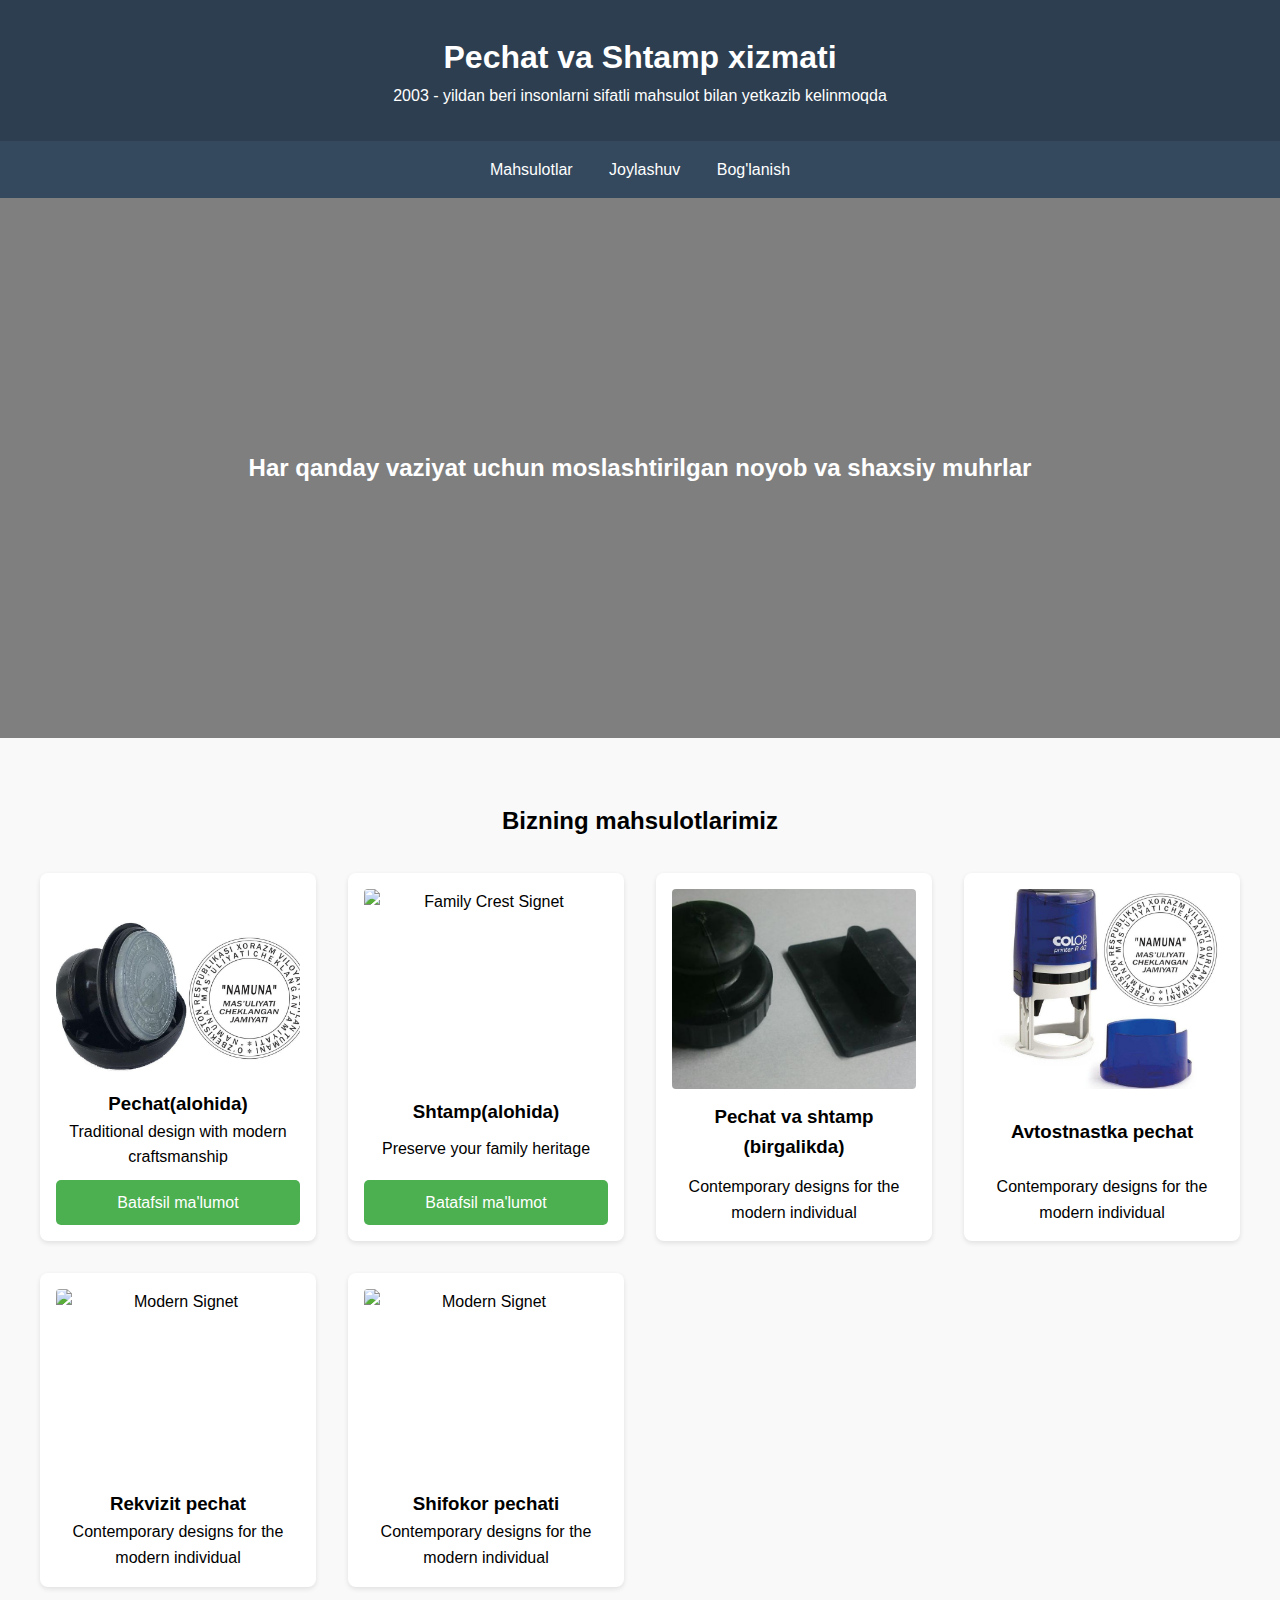
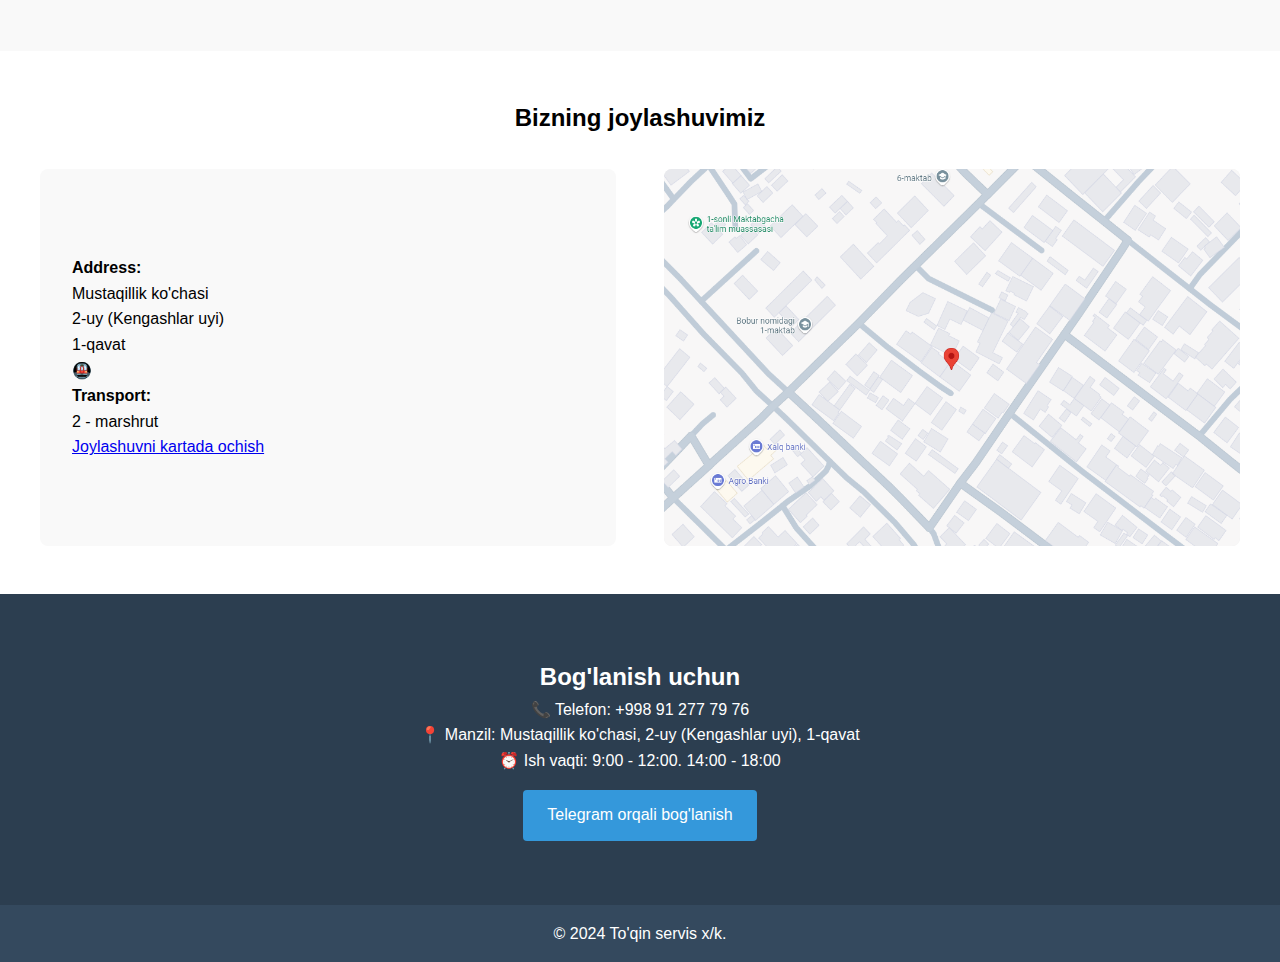
==== commit c8a75952: "product cards" ====
--- a/index.html
+++ b/index.html
@@ -32,37 +32,33 @@
                 <img src="./images/pechat.jpg" alt="Classic Signet Ring">
                 <h3>Pechat(alohida)</h3>
                 <p>Traditional design with modern craftsmanship</p>
-                <button class="modal-button" onclick="openModal(this)">Ko'proq ma'lumot</button>
+                <a href="./products/pechat.html" class="product-button">Batafsil ma'lumot</a>
             </div>
             <div class="product-card">
                 <img src="https://encrypted-tbn0.gstatic.com/images?q=tbn:ANd9GcT1MTif6QNAsUww69uFdj2P_H-wwTO29YsgQA&s" alt="Family Crest Signet">
                 <h3>Shtamp(alohida)</h3>
                 <p>Preserve your family heritage</p>
-                <button class="modal-button" onclick="openModal(this)">Ko'proq ma'lumot</button>
+                <a href="./products/shtamp.html" class="product-button">Batafsil ma'lumot</a>
             </div>
             <div class="product-card">
                 <img src="./images/pechat&shtamp.jpg" alt="Modern Signet">
                 <h3>Pechat va shtamp (birgalikda)</h3>
                 <p>Contemporary designs for the modern individual</p>
-                <button class="modal-button" onclick="openModal(this)">Ko'proq ma'lumot</button>
             </div>
             <div class="product-card">
                 <img src="./images/photo1.jpg" alt="Modern Signet">
                 <h3>Avtostnastka pechat</h3>
                 <p>Contemporary designs for the modern individual</p>
-                <button class="modal-button" onclick="openModal(this)">Ko'proq ma'lumot</button>
             </div>
             <div class="product-card">
                 <img src="/api/placeholder/300/200" alt="Modern Signet">
                 <h3>Rekvizit pechat</h3>
                 <p>Contemporary designs for the modern individual</p>
-                <button class="modal-button" onclick="openModal(this)">Ko'proq ma'lumot</button>
             </div>
             <div class="product-card">
                 <img src="/api/placeholder/300/200" alt="Modern Signet">
                 <h3>Shifokor pechati</h3>
                 <p>Contemporary designs for the modern individual</p>
-                <button class="modal-button" onclick="openModal(this)">Ko'proq ma'lumot</button>
             </div>
         </div>
 
--- a/style.css
+++ b/style.css
@@ -1,4 +1,3 @@
-
 * {
     margin: 0;
     padding: 0;
@@ -347,4 +346,66 @@
     max-height: 300px;
     object-fit: contain;
     margin-bottom: 15px;
+}
+
+.product-button {
+    display: inline-block;
+    background-color: #4CAF50;
+    color: white;
+    padding: 10px 20px;
+    text-decoration: none;
+    border-radius: 5px;
+    margin-top: 10px;
+    transition: background-color 0.3s;
+}
+
+.product-button:hover {
+    background-color: #45a049;
+}
+
+.product-detail {
+    max-width: 1200px;
+    margin: 2rem auto;
+    padding: 20px;
+    display: grid;
+    grid-template-columns: 1fr 1fr;
+    gap: 2rem;
+}
+
+.product-image img {
+    width: 100%;
+    height: auto;
+    border-radius: 8px;
+}
+
+.product-info {
+    padding: 20px;
+}
+
+.features {
+    margin: 2rem 0;
+}
+
+.features ul {
+    list-style-type: none;
+    padding: 0;
+}
+
+.features li {
+    margin: 10px 0;
+    padding-left: 20px;
+    position: relative;
+}
+
+.features li:before {
+    content: "•";
+    position: absolute;
+    left: 0;
+    color: #4CAF50;
+}
+
+.contact-section {
+    margin-top: 2rem;
+    padding-top: 2rem;
+    border-top: 1px solid #eee;
 }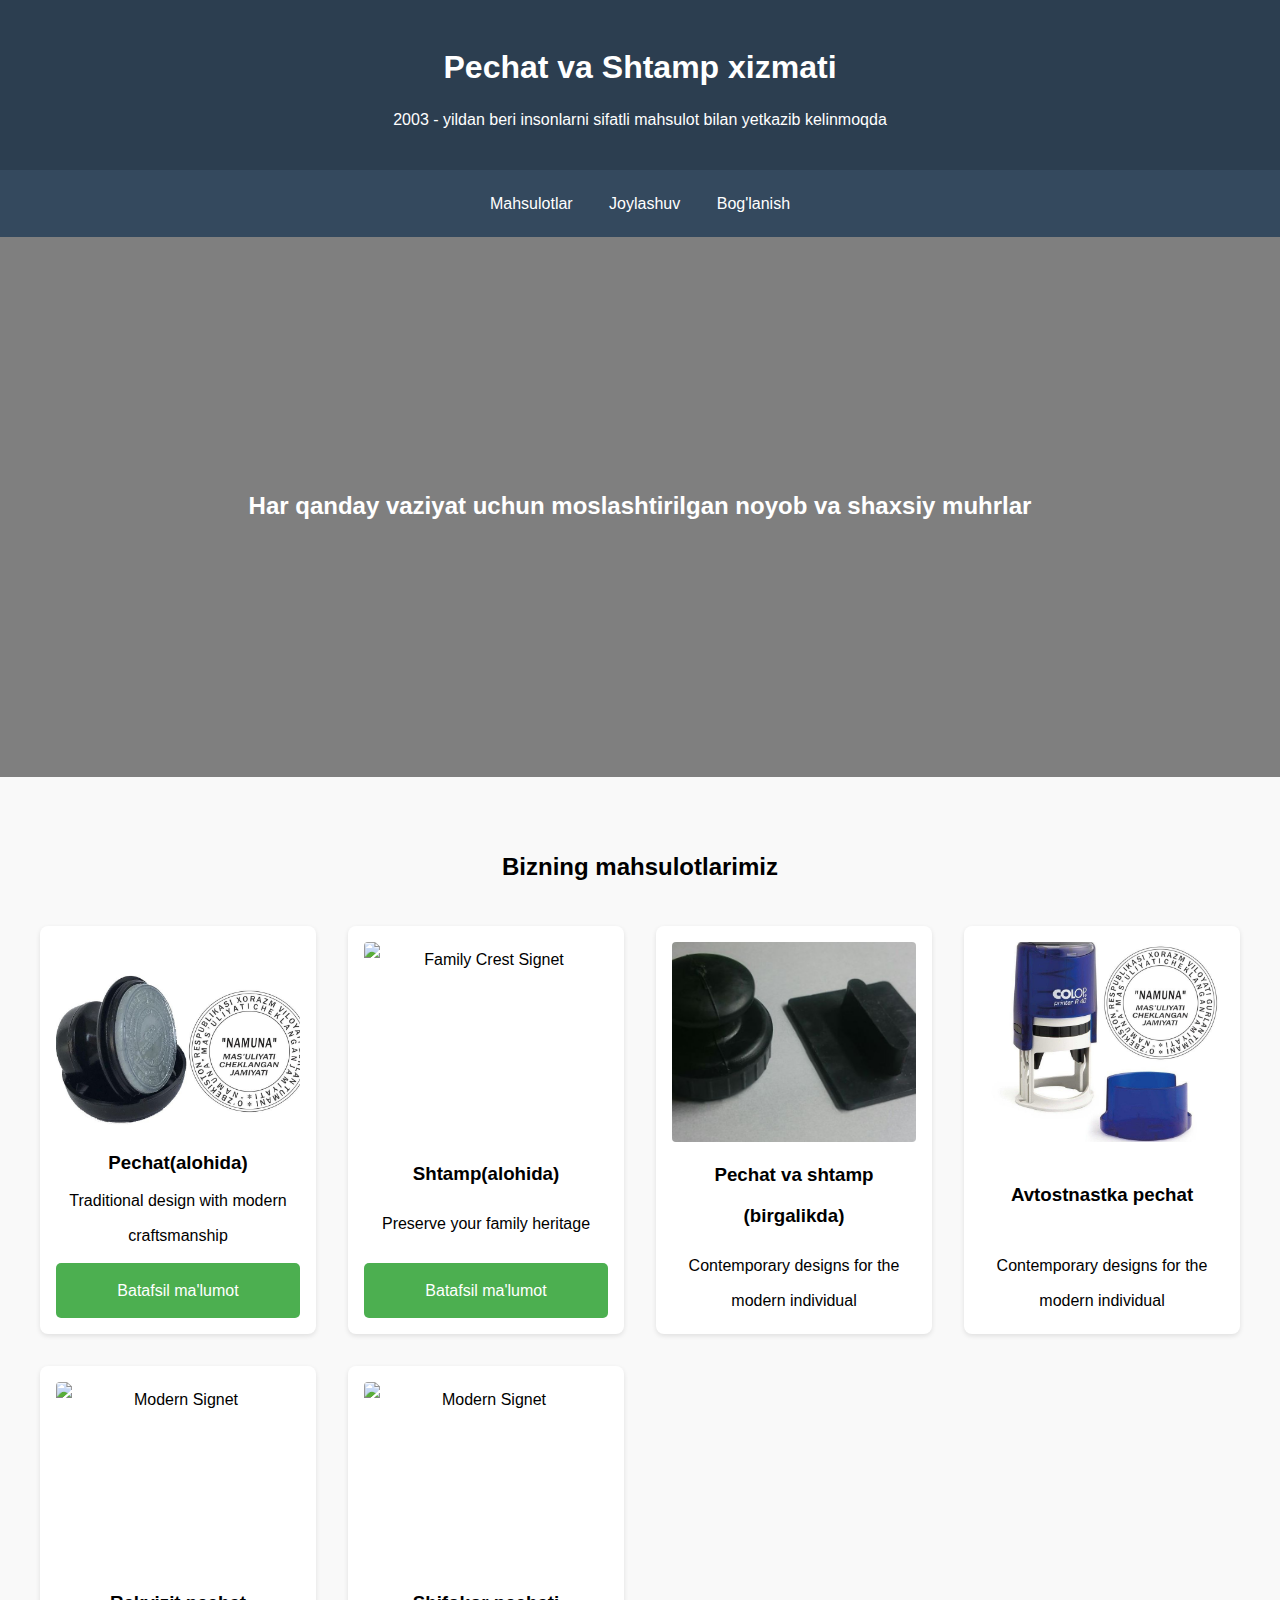
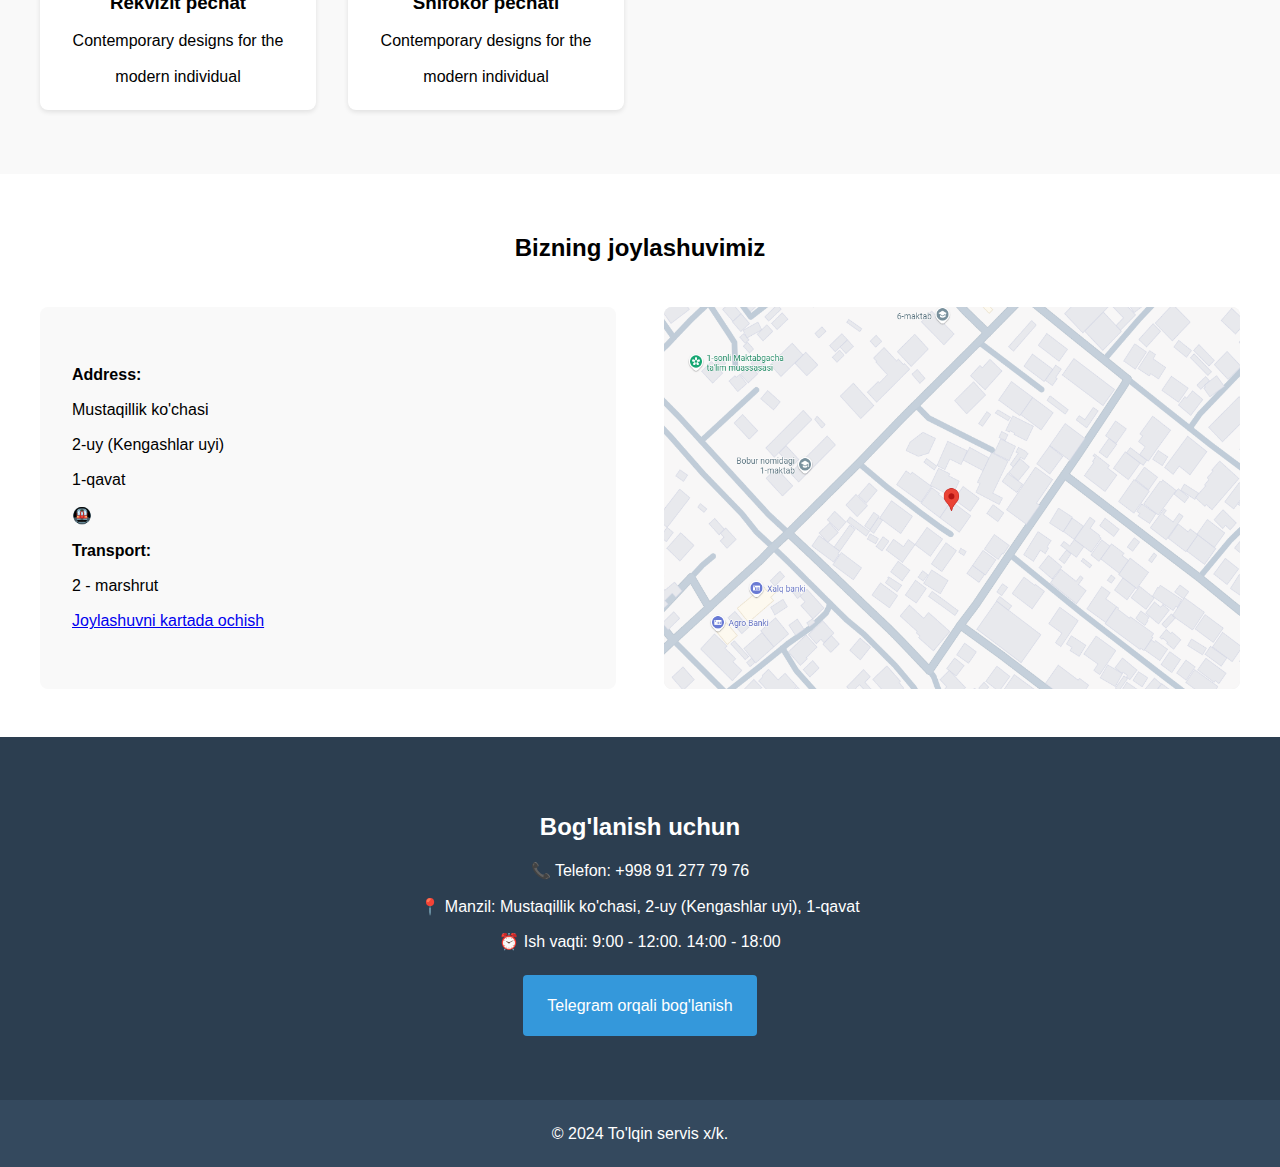
==== commit 923b7ac7: "missed l" ====
--- a/index.html
+++ b/index.html
@@ -118,7 +118,7 @@
     </section>
 
     <footer class="footer">
-        <p>&copy; 2024 To'qin servis x/k.</p>
+        <p>&copy; 2024 To'lqin servis x/k.</p>
     </footer>
     <div id="productModal" class="modal">
         <div class="modal-content">
--- a/style.css
+++ b/style.css
@@ -6,7 +6,7 @@
 }
 
 body {
-    line-height: 1.6;
+    line-height: 2.2;
 }
 
 .header {
@@ -408,4 +408,97 @@
     margin-top: 2rem;
     padding-top: 2rem;
     border-top: 1px solid #eee;
+}
+
+/* Responsive styles for phones */
+@media screen and (max-width: 768px) {
+    /* Navigation */
+    .nav {
+        flex-direction: column;
+        padding: 10px;
+    }
+
+    .nav a {
+        margin: 5px 0;
+        width: 100%;
+        text-align: center;
+    }
+
+    /* Product grid on main page */
+    .product-grid {
+        grid-template-columns: 1fr;
+        padding: 10px;
+    }
+
+    /* Product detail page */
+    .product-detail {
+        grid-template-columns: 1fr;
+        padding: 10px;
+        gap: 1rem;
+        display: flex;
+        flex-direction: column;
+    }
+
+    .product-image {
+        width: 100%;
+        order: 1;
+    }
+
+    .product-info {
+        padding: 10px 0;
+        order: 2;
+    }
+
+    /* Contact section */
+    .contact-section {
+        margin-top: 1rem;
+        padding-top: 1rem;
+    }
+
+    /* Buttons */
+    .social-button, 
+    .product-button {
+        display: block;
+        width: 100%;
+        text-align: center;
+        margin: 10px 0;
+    }
+
+    /* Typography */
+    h1 {
+        font-size: 1.8rem;
+    }
+
+    h2 {
+        font-size: 1.4rem;
+    }
+
+    p {
+        font-size: 1rem;
+    }
+
+    /* Footer */
+    /* .footer {
+        padding: 10px;
+        text-align: center;
+    } */
+}
+
+/* Additional styles for very small screens */
+@media screen and (max-width: 480px) {
+    .product-card {
+        margin: 10px 0;
+    }
+
+    .features li {
+        padding-left: 15px;
+    }
+
+    h1 {
+        font-size: 1.5rem;
+    }
+
+    h2 {
+        font-size: 1.2rem;
+    }
 }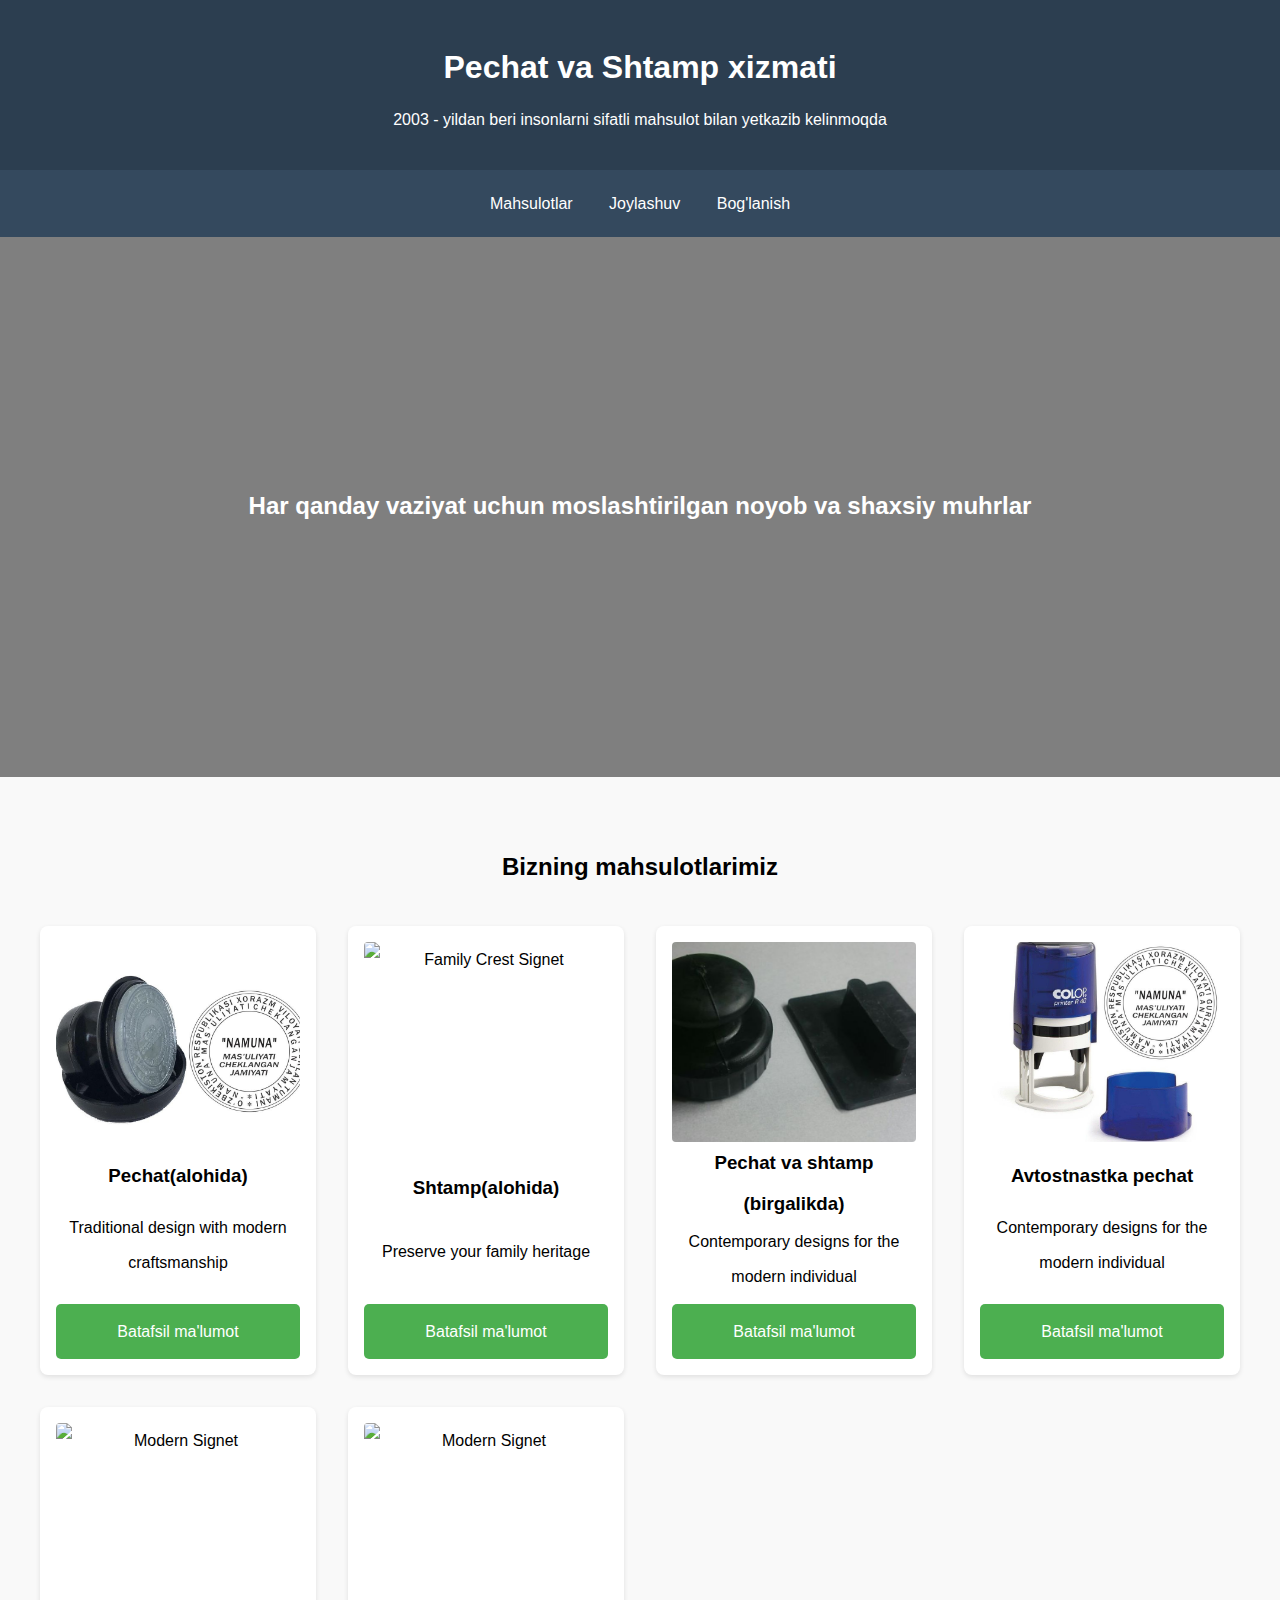
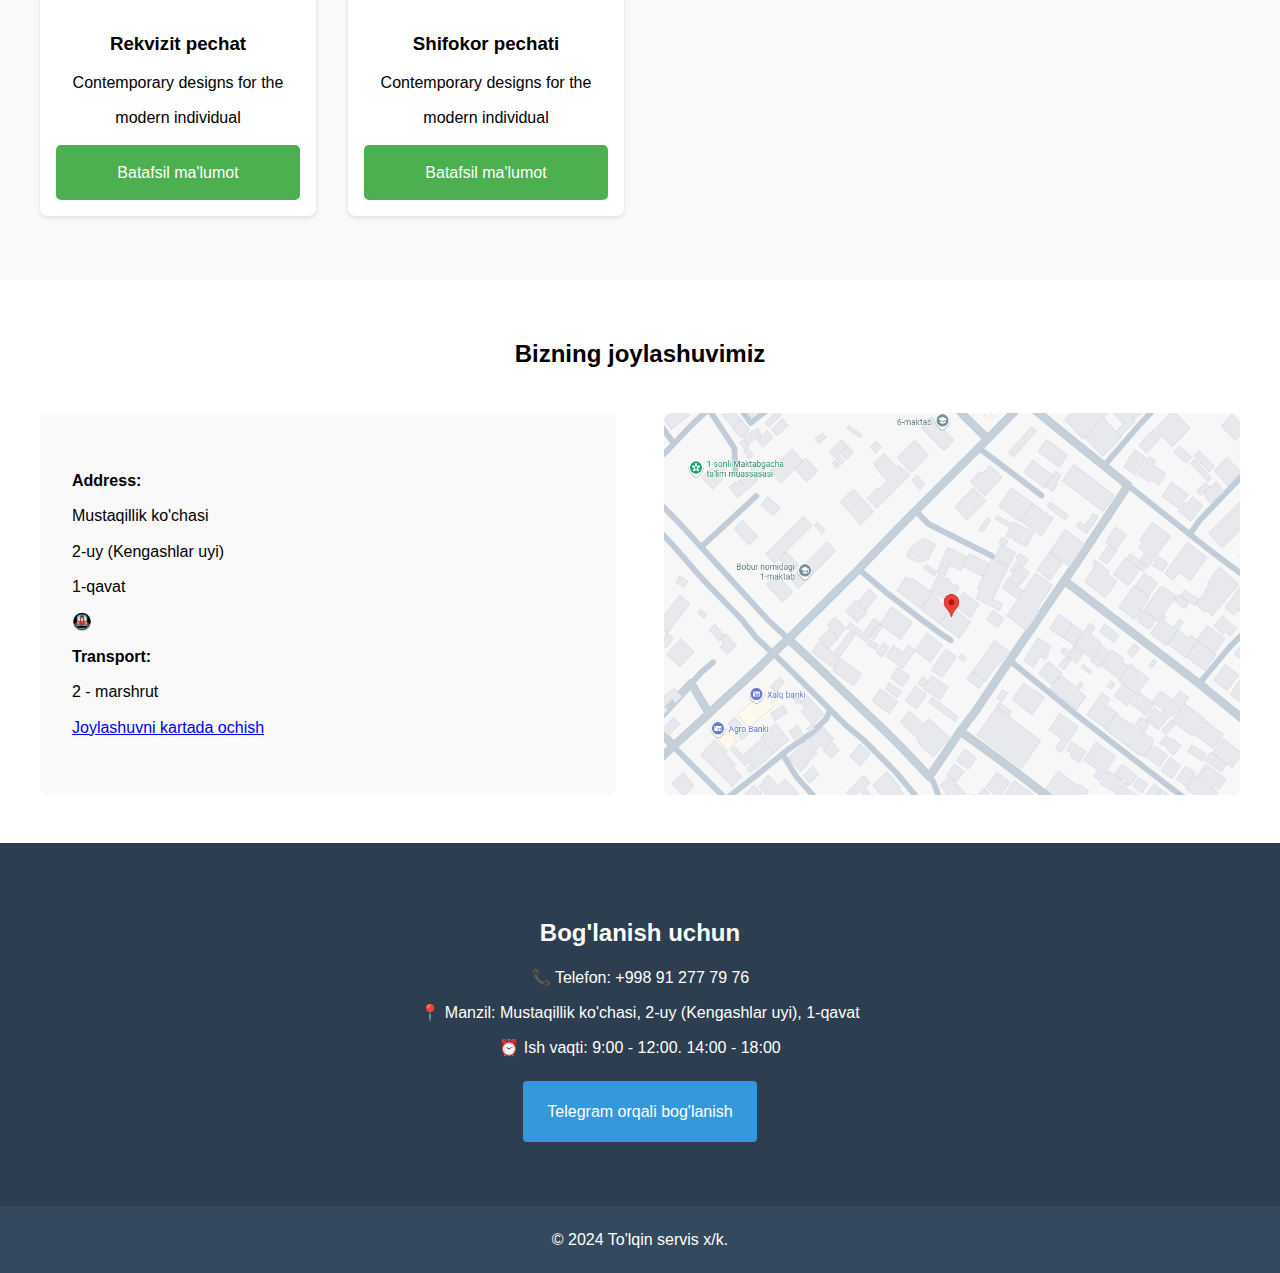
==== commit 2867f56f: "all products" ====
--- a/index.html
+++ b/index.html
@@ -44,21 +44,25 @@
                 <img src="./images/pechat&shtamp.jpg" alt="Modern Signet">
                 <h3>Pechat va shtamp (birgalikda)</h3>
                 <p>Contemporary designs for the modern individual</p>
+                <a href="./products/pechatshtamp.html" class="product-button">Batafsil ma'lumot</a>
             </div>
             <div class="product-card">
                 <img src="./images/photo1.jpg" alt="Modern Signet">
                 <h3>Avtostnastka pechat</h3>
                 <p>Contemporary designs for the modern individual</p>
+                <a href="./products/avtoostnastka.html" class="product-button">Batafsil ma'lumot</a>
             </div>
             <div class="product-card">
                 <img src="/api/placeholder/300/200" alt="Modern Signet">
                 <h3>Rekvizit pechat</h3>
                 <p>Contemporary designs for the modern individual</p>
+                <a href="./products/rekvizit.html" class="product-button">Batafsil ma'lumot</a>
             </div>
             <div class="product-card">
                 <img src="/api/placeholder/300/200" alt="Modern Signet">
                 <h3>Shifokor pechati</h3>
                 <p>Contemporary designs for the modern individual</p>
+                <a href="./products/shifokor.html" class="product-button">Batafsil ma'lumot</a>
             </div>
         </div>
 
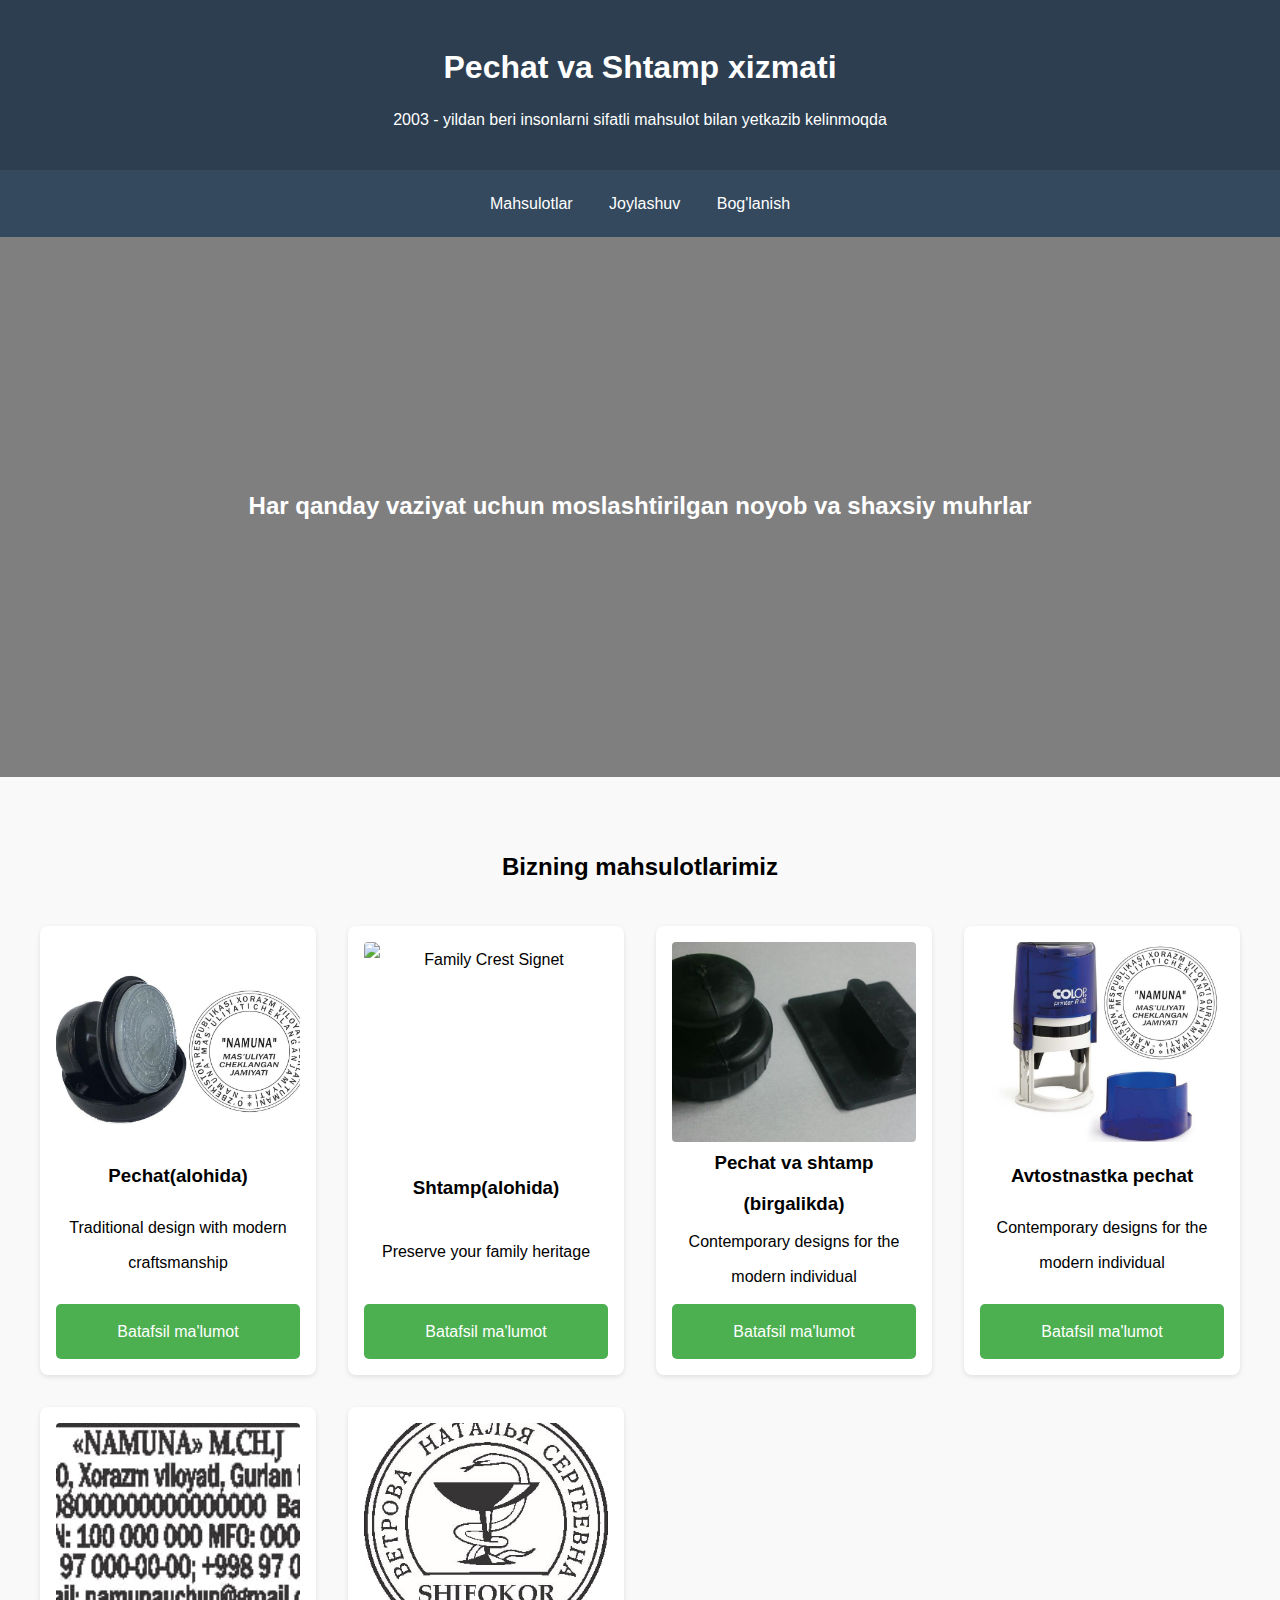
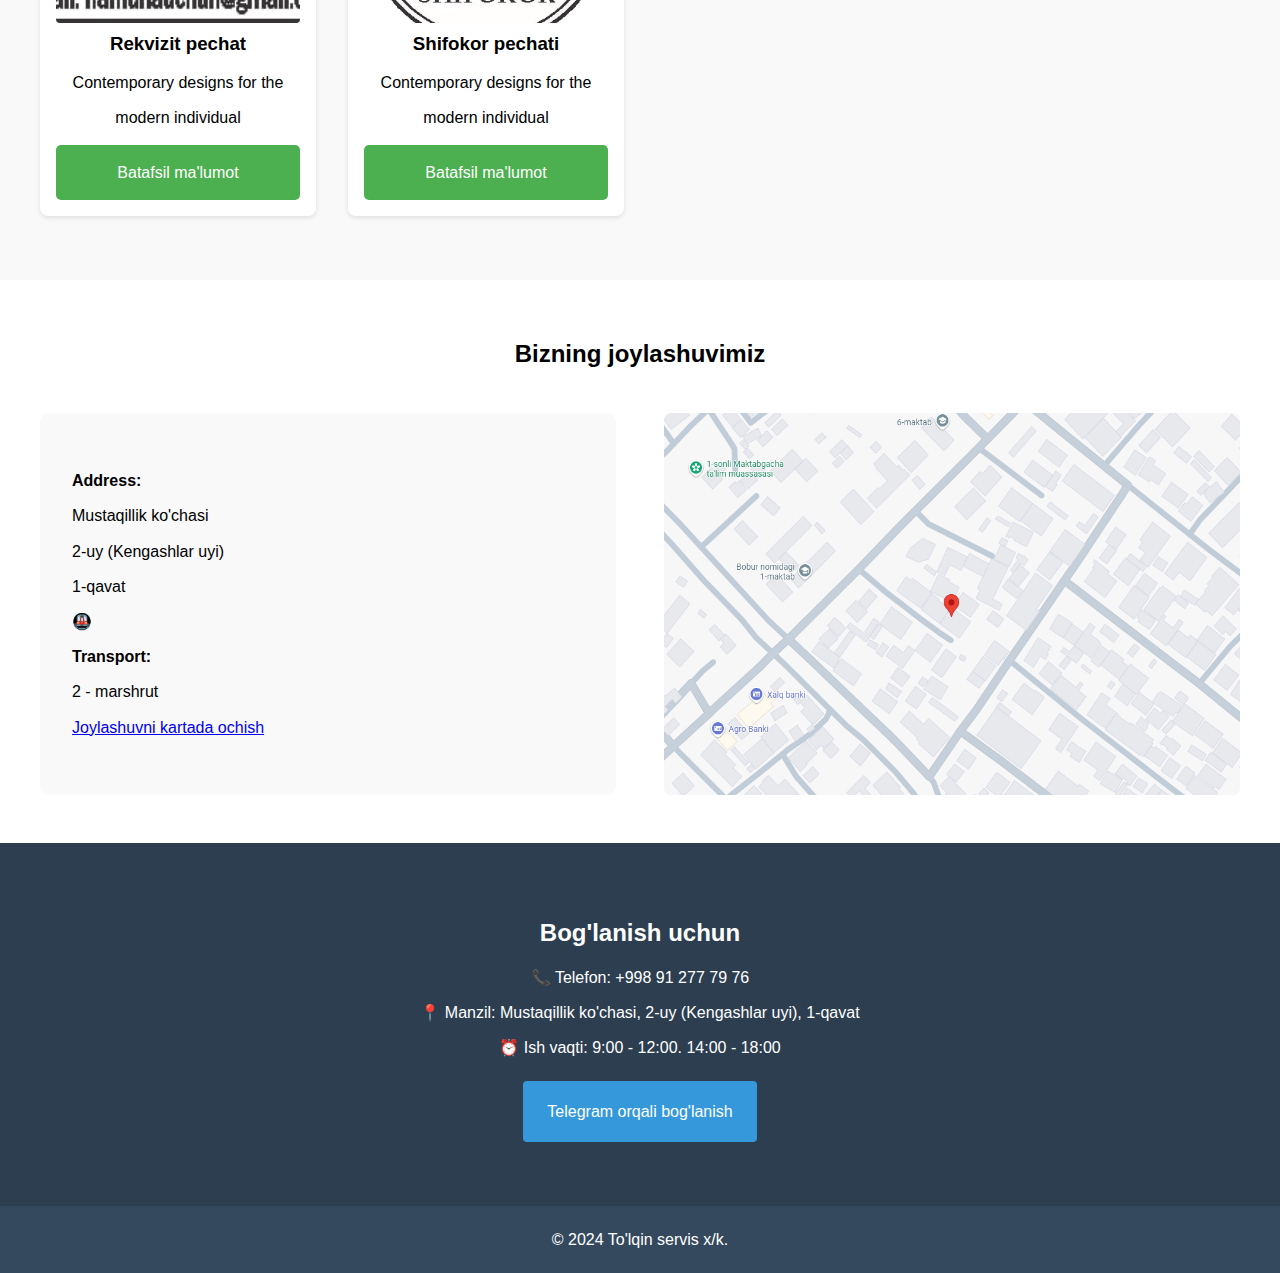
==== commit 332d738e: "rek shif images" ====
--- a/index.html
+++ b/index.html
@@ -53,13 +53,13 @@
                 <a href="./products/avtoostnastka.html" class="product-button">Batafsil ma'lumot</a>
             </div>
             <div class="product-card">
-                <img src="/api/placeholder/300/200" alt="Modern Signet">
+                <img src="./images/rekvizit.jpg" alt="Modern Signet">
                 <h3>Rekvizit pechat</h3>
                 <p>Contemporary designs for the modern individual</p>
                 <a href="./products/rekvizit.html" class="product-button">Batafsil ma'lumot</a>
             </div>
             <div class="product-card">
-                <img src="/api/placeholder/300/200" alt="Modern Signet">
+                <img src="./images/shifokor.jpg" alt="Modern Signet">
                 <h3>Shifokor pechati</h3>
                 <p>Contemporary designs for the modern individual</p>
                 <a href="./products/shifokor.html" class="product-button">Batafsil ma'lumot</a>
